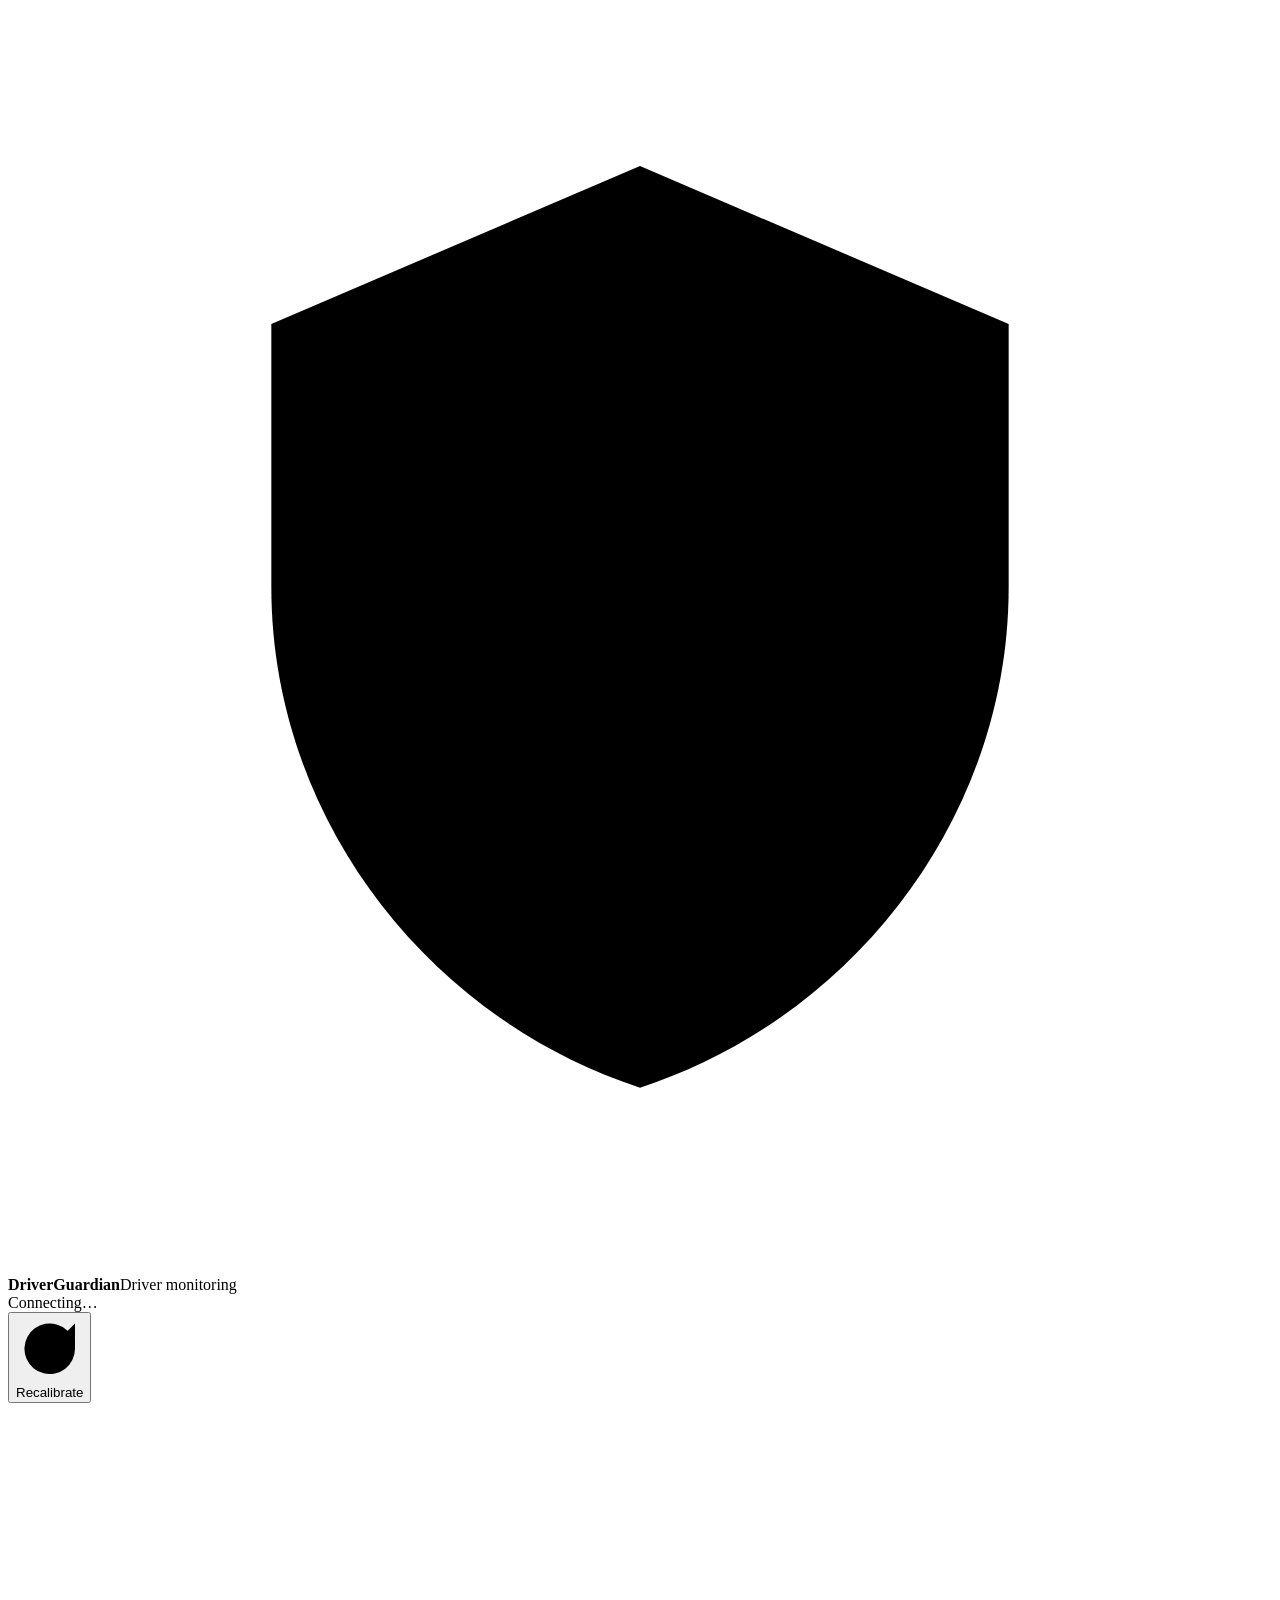
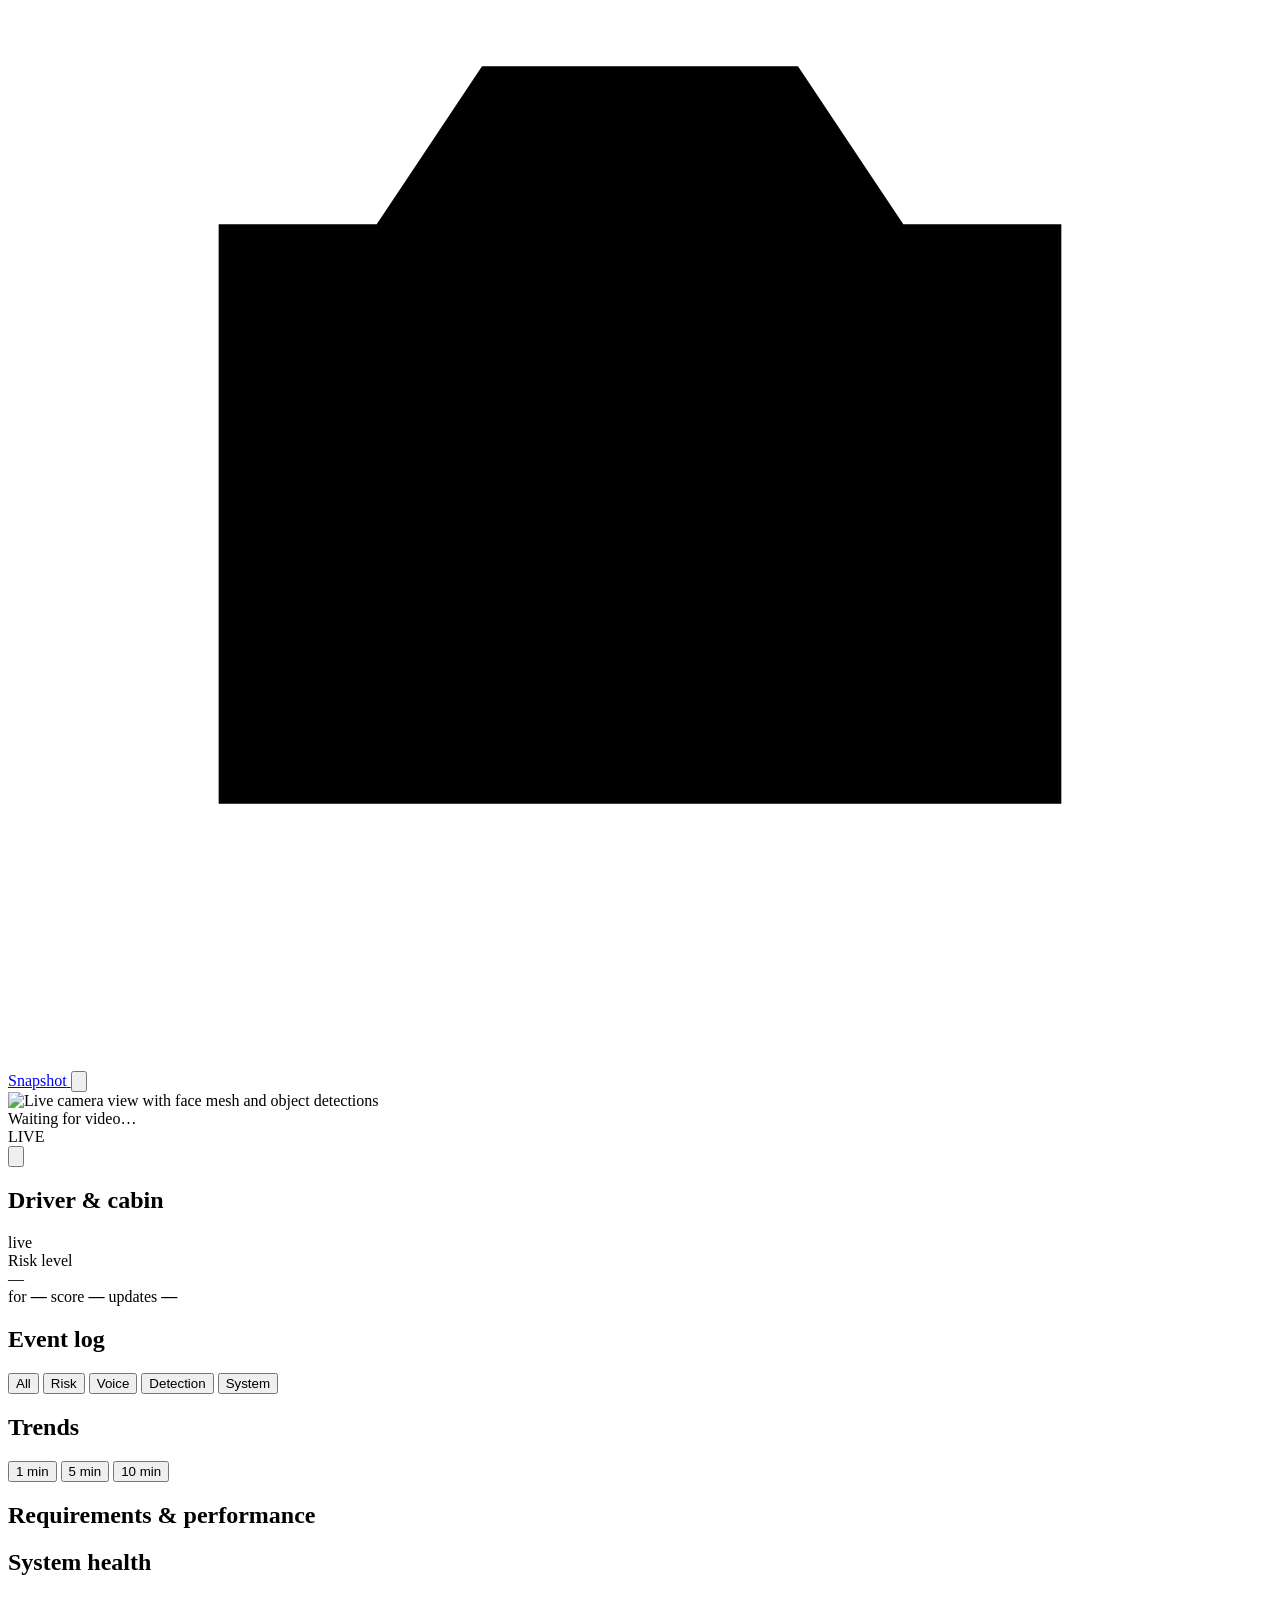
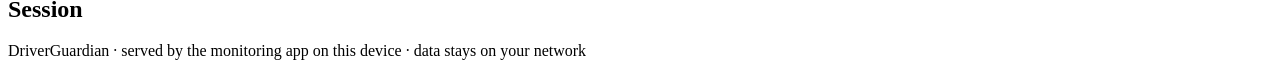
==== app/web/index.html @ 8203705c "Monitoring dashboard served by the app - app/web/ (index.html, style.css, app.js - no external libra" ====
<!doctype html>
<html lang="en">
<head>
  <meta charset="utf-8">
  <meta name="viewport" content="width=device-width, initial-scale=1">
  <title>DriverGuardian Monitor</title>
  <meta name="description" content="Live driver monitoring dashboard">
  <link rel="icon" href="data:image/svg+xml,%3Csvg xmlns='http://www.w3.org/2000/svg' viewBox='0 0 24 24'%3E%3Crect width='24' height='24' rx='6' fill='%230b0b0b'/%3E%3Cpath d='M12 5 6 7.5v4.3c0 3.4 2.5 6 6 7.2 3.5-1.2 6-3.8 6-7.2V7.5z' fill='none' stroke='white' stroke-width='1.8'/%3E%3C/svg%3E">
  <link rel="stylesheet" href="/static/style.css">
</head>
<body>
<header class="topbar">
  <div class="brand">
    <div class="logo" aria-hidden="true">
      <svg viewBox="0 0 24 24" class="i"><path d="M12 3 5 6v5c0 4.4 3 8.2 7 9.5 4-1.3 7-5.1 7-9.5V6z"/><circle cx="12" cy="11" r="2.4"/></svg>
    </div>
    <div><b>DriverGuardian</b><span>Driver monitoring</span></div>
  </div>
  <span class="conn" id="conn" role="status"><span class="dot"></span><span id="conn-text">Connecting…</span></span>
  <span class="meta" id="uptime" title="Session duration"></span>
  <div class="actions">
    <button id="btn-recal" class="primary" title="Recalibrate the driver's baseline (3 s, looking straight ahead)">
      <svg class="i" viewBox="0 0 24 24"><path d="M21 12a9 9 0 1 1-3-6.7L21 8"/><path d="M21 3v5h-5"/></svg><span>Recalibrate</span>
    </button>
    <a class="btn" id="btn-snap" href="/snapshot.jpg" download title="Download the current frame">
      <svg class="i" viewBox="0 0 24 24"><path d="M4 8h3l2-3h6l2 3h3v11H4z"/><circle cx="12" cy="13" r="3.5"/></svg><span>Snapshot</span>
    </a>
    <button id="btn-theme" title="Theme: follows the system" aria-label="Toggle light / dark theme">
      <svg class="i" viewBox="0 0 24 24"><circle cx="12" cy="12" r="8"/><path d="M12 4a8 8 0 0 0 0 16z" fill="currentColor"/></svg>
    </button>
  </div>
</header>

<main class="wrap" id="app">
  <!-- live view + current state -->
  <div class="top">
    <div class="main-col">
      <div class="video" id="video-box">
        <img id="video" alt="Live camera view with face mesh and object detections">
        <div class="waiting" id="video-wait">Waiting for video…</div>
        <div class="badge"><span class="pill"><span class="rec"></span>LIVE</span><span class="pill" id="video-fps"></span></div>
        <div class="tools">
          <button id="btn-full" title="Full screen" aria-label="Full screen">
            <svg class="i" viewBox="0 0 24 24"><path d="M4 9V4h5M20 9V4h-5M4 15v5h5M20 15v5h-5"/></svg>
          </button>
        </div>
        <div class="calib" id="calib" hidden>
          <div class="txt">Calibrating — look straight at the camera, eyes open, mouth closed</div>
          <div class="bar"><i id="calib-bar" style="width:0"></i></div>
        </div>
      </div>
      <div class="card dim-when-stale">
        <div class="card-h"><h2>Driver &amp; cabin</h2><span class="sub">live</span></div>
        <div class="card-b"><div class="chips" id="chips"></div></div>
      </div>
    </div>

    <div class="side">
      <div class="card hero dim-when-stale" id="hero" aria-live="polite">
        <div class="row">
          <div class="icon" id="hero-icon"></div>
          <div>
            <div class="label">Risk level</div>
            <div class="level" id="hero-level">—</div>
          </div>
        </div>
        <div class="case" id="hero-case"></div>
        <div class="msg" id="hero-msg"></div>
        <div class="facts">
          <span>for <b id="hero-for">—</b></span>
          <span>score <b id="hero-score">—</b></span>
          <span>updates <b id="hero-rate">—</b></span>
        </div>
      </div>
      <div class="card events-card">
        <div class="card-h">
          <h2>Event log</h2><span class="sub" id="ev-count"></span>
        </div>
        <div class="filters" id="ev-filters" role="group" aria-label="Filter events">
          <button data-kind="all" aria-pressed="true">All</button>
          <button data-kind="risk" aria-pressed="false">Risk</button>
          <button data-kind="voice" aria-pressed="false">Voice</button>
          <button data-kind="detect" aria-pressed="false">Detection</button>
          <button data-kind="system" aria-pressed="false">System</button>
        </div>
        <div class="events" id="events"></div>
      </div>
    </div>
  </div>

  <!-- trends -->
  <section class="dim-when-stale">
    <div class="toolbar">
      <h2>Trends</h2>
      <div class="seg" role="group" aria-label="Time range" id="range">
        <button data-sec="60" aria-pressed="false">1 min</button>
        <button data-sec="300" aria-pressed="true">5 min</button>
        <button data-sec="600" aria-pressed="false">10 min</button>
      </div>
    </div>
    <div class="charts">
      <div class="card wide" id="c-risk"></div>
      <div class="card" id="c-ear"></div>
      <div class="card" id="c-mar"></div>
      <div class="card" id="c-head"></div>
    </div>
  </section>

  <!-- requirements / system / session -->
  <section class="panels dim-when-stale">
    <div class="card">
      <div class="card-h"><h2>Requirements &amp; performance</h2></div>
      <div class="card-b" id="p-req"></div>
    </div>
    <div class="card">
      <div class="card-h"><h2>System health</h2></div>
      <div class="card-b" id="p-sys"></div>
    </div>
    <div class="card">
      <div class="card-h"><h2>Session</h2><span class="sub" id="session-start"></span></div>
      <div class="card-b" id="p-session"></div>
    </div>
  </section>

  <footer>DriverGuardian · served by the monitoring app on this device · data stays on your network</footer>
</main>

<div class="tip" id="tip" role="tooltip"></div>
<script src="/static/app.js"></script>
</body>
</html>
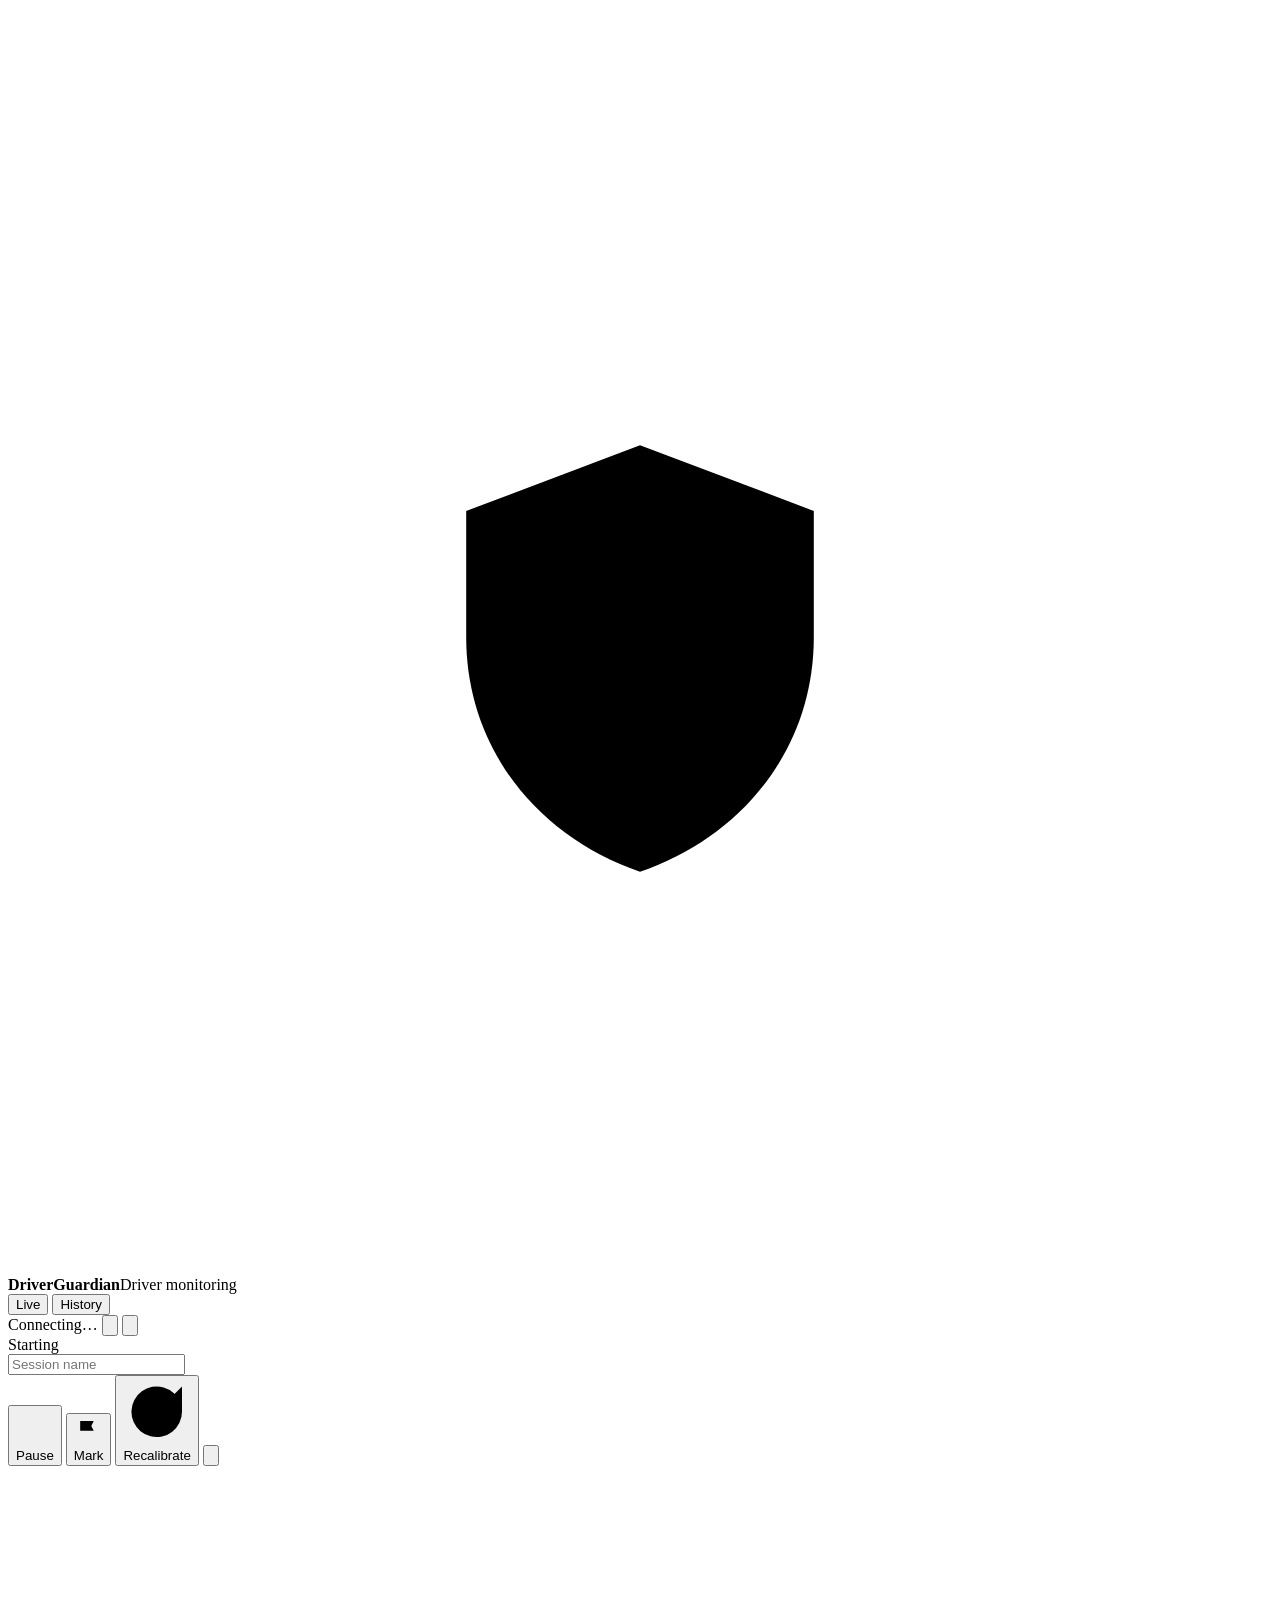
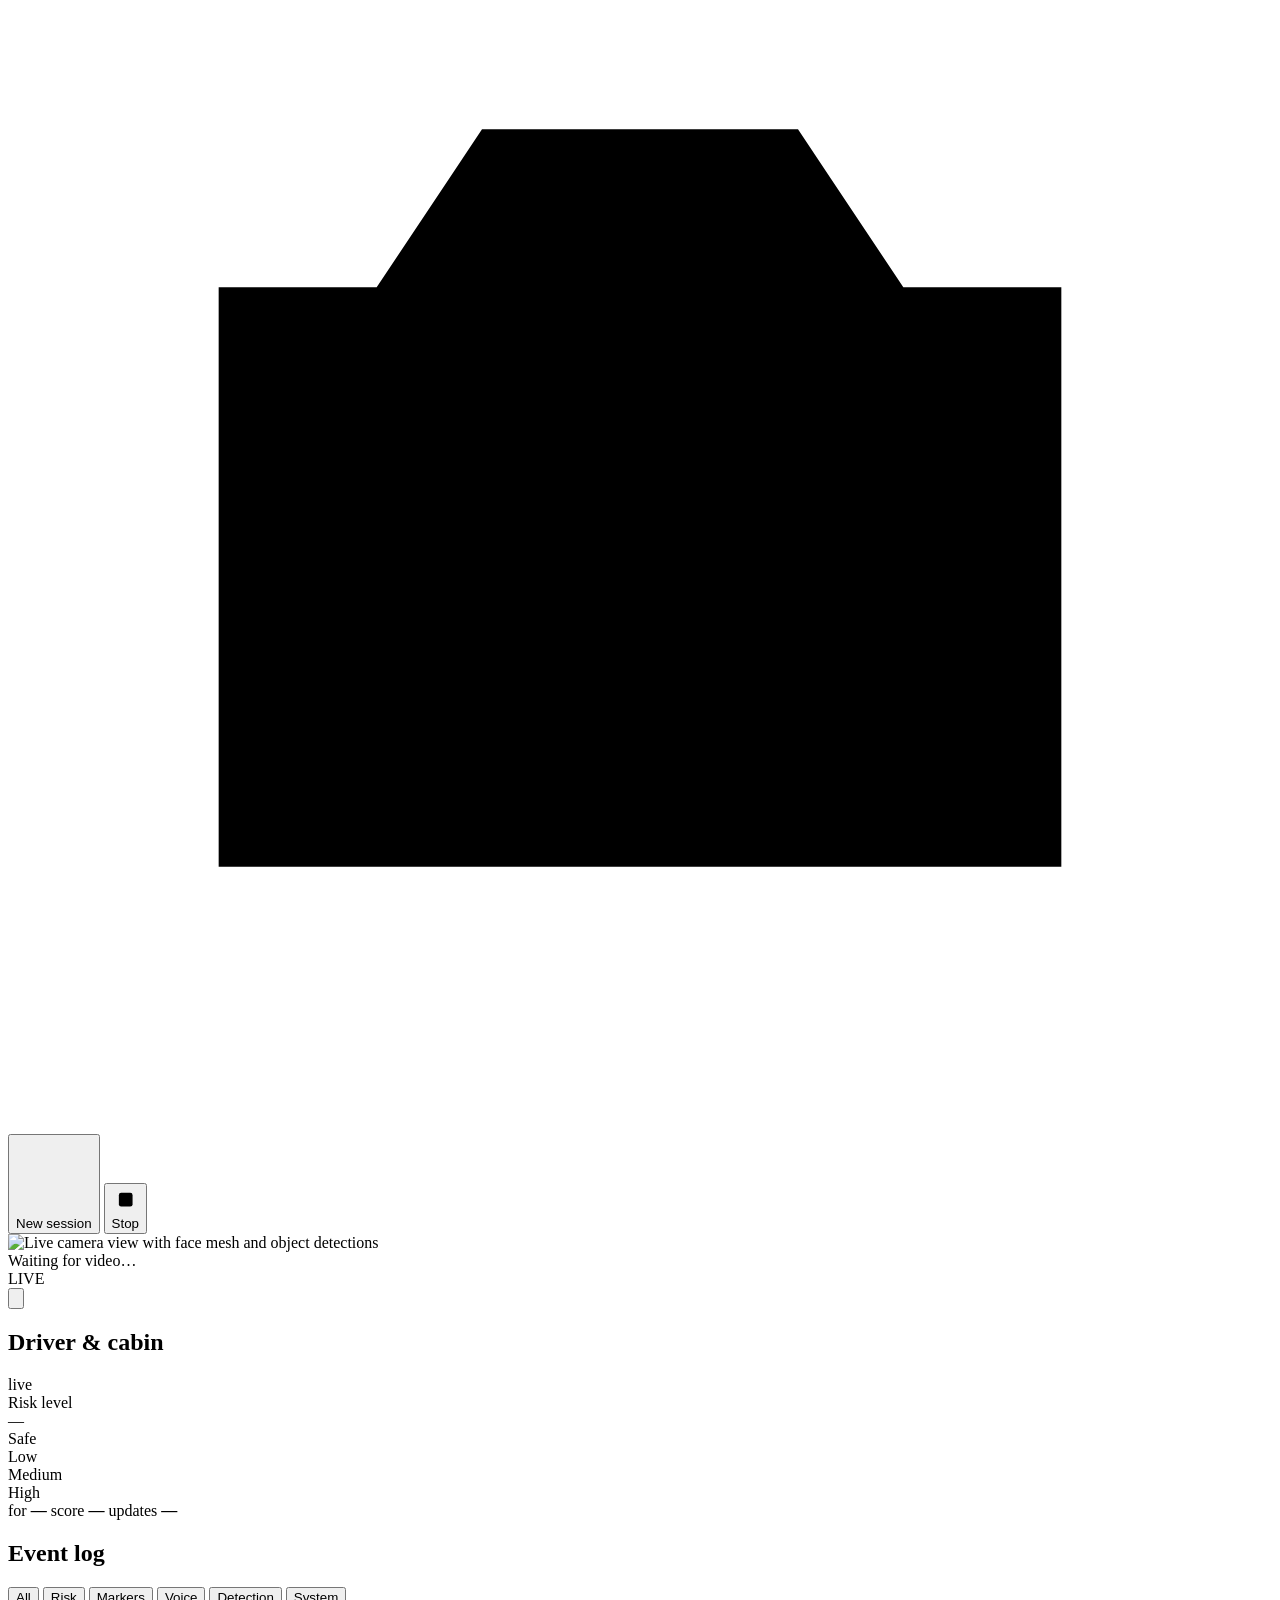
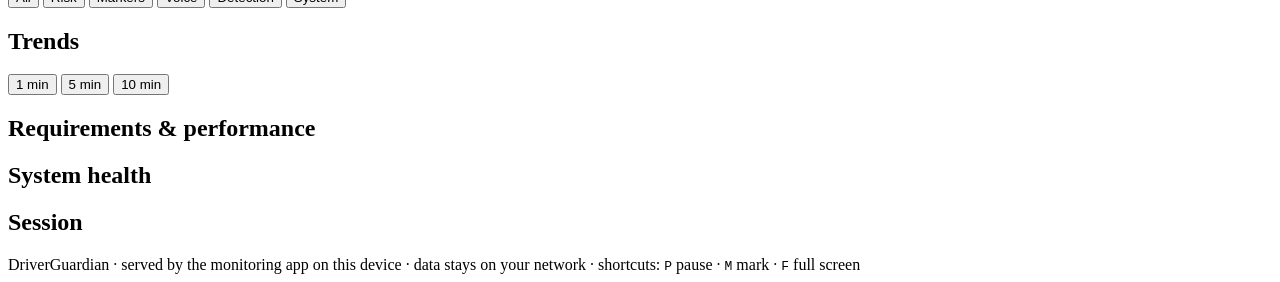
==== commit cecf6bc0: "Dashboard: session controls, history database, brand identity, motion Session controls (Live tab) - " ====
--- a/app/web/index.html
+++ b/app/web/index.html
@@ -4,49 +4,99 @@
   <meta charset="utf-8">
   <meta name="viewport" content="width=device-width, initial-scale=1">
   <title>DriverGuardian Monitor</title>
-  <meta name="description" content="Live driver monitoring dashboard">
-  <link rel="icon" href="data:image/svg+xml,%3Csvg xmlns='http://www.w3.org/2000/svg' viewBox='0 0 24 24'%3E%3Crect width='24' height='24' rx='6' fill='%230b0b0b'/%3E%3Cpath d='M12 5 6 7.5v4.3c0 3.4 2.5 6 6 7.2 3.5-1.2 6-3.8 6-7.2V7.5z' fill='none' stroke='white' stroke-width='1.8'/%3E%3C/svg%3E">
+  <meta name="description" content="Live driver monitoring dashboard and session history">
+  <link rel="icon" type="image/svg+xml" href="/static/favicon.svg">
+  <meta name="theme-color" content="#1d6e87">
   <link rel="stylesheet" href="/static/style.css">
 </head>
 <body>
 <header class="topbar">
   <div class="brand">
-    <div class="logo" aria-hidden="true">
-      <svg viewBox="0 0 24 24" class="i"><path d="M12 3 5 6v5c0 4.4 3 8.2 7 9.5 4-1.3 7-5.1 7-9.5V6z"/><circle cx="12" cy="11" r="2.4"/></svg>
-    </div>
-    <div><b>DriverGuardian</b><span>Driver monitoring</span></div>
-  </div>
-  <span class="conn" id="conn" role="status"><span class="dot"></span><span id="conn-text">Connecting…</span></span>
-  <span class="meta" id="uptime" title="Session duration"></span>
-  <div class="actions">
-    <button id="btn-recal" class="primary" title="Recalibrate the driver's baseline (3 s, looking straight ahead)">
-      <svg class="i" viewBox="0 0 24 24"><path d="M21 12a9 9 0 1 1-3-6.7L21 8"/><path d="M21 3v5h-5"/></svg><span>Recalibrate</span>
+    <svg class="mark" viewBox="0 0 48 48" aria-hidden="true">
+      <g fill="none" stroke="var(--brand-orange)" stroke-width="3.4" stroke-linecap="round" stroke-linejoin="round">
+        <path d="M4 14V9a5 5 0 0 1 5-5h5"/><path d="M34 4h5a5 5 0 0 1 5 5v5"/>
+        <path d="M4 34v5a5 5 0 0 0 5 5h5"/><path d="M44 34v5a5 5 0 0 1-5 5h-5"/>
+      </g>
+      <g fill="none" stroke="var(--brand-teal)" stroke-width="3.6" stroke-linecap="round">
+        <circle cx="24" cy="24.5" r="13"/><path d="M11 25.5h6.6M30.4 25.5H37M24 33v4.5"/>
+      </g>
+      <path d="M24 16.6l6.6 2.5v4.8c0 4.3-2.8 7.6-6.6 8.9-3.8-1.3-6.6-4.6-6.6-8.9v-4.8z" fill="var(--brand-teal)"/>
+      <path d="m20.9 24.6 2.2 2.2 4.1-4.3" fill="none" stroke="var(--page)" stroke-width="2" stroke-linecap="round" stroke-linejoin="round"/>
+    </svg>
+    <div><b class="wordmark">Driver<span>Guardian</span></b><span class="tagline">Driver monitoring</span></div>
+  </div>
+  <nav class="tabs" role="tablist" aria-label="Views">
+    <button role="tab" id="tab-live" aria-selected="true" aria-controls="view-live">Live</button>
+    <button role="tab" id="tab-history" aria-selected="false" aria-controls="view-history">History</button>
+  </nav>
+  <div class="top-right">
+    <span class="conn" id="conn" role="status"><span class="dot"></span><span id="conn-text">Connecting…</span></span>
+    <button class="icon-btn" id="btn-sound" aria-pressed="false" title="Play a sound in this browser when risk turns high">
+      <svg class="i" viewBox="0 0 24 24"><path d="M6 8a6 6 0 0 1 12 0c0 7 3 9 3 9H3s3-2 3-9"/><path d="M10.3 21a1.9 1.9 0 0 0 3.4 0"/></svg>
     </button>
-    <a class="btn" id="btn-snap" href="/snapshot.jpg" download title="Download the current frame">
-      <svg class="i" viewBox="0 0 24 24"><path d="M4 8h3l2-3h6l2 3h3v11H4z"/><circle cx="12" cy="13" r="3.5"/></svg><span>Snapshot</span>
-    </a>
-    <button id="btn-theme" title="Theme: follows the system" aria-label="Toggle light / dark theme">
+    <button class="icon-btn" id="btn-theme" title="Theme: follows the system" aria-label="Toggle light / dark theme">
       <svg class="i" viewBox="0 0 24 24"><circle cx="12" cy="12" r="8"/><path d="M12 4a8 8 0 0 0 0 16z" fill="currentColor"/></svg>
     </button>
   </div>
 </header>
 
-<main class="wrap" id="app">
-  <!-- live view + current state -->
+<main class="wrap loading" id="app">
+
+<!-- ============================================================ LIVE -->
+<section id="view-live" role="tabpanel" aria-labelledby="tab-live">
+
+  <div class="card sessionbar" id="sessionbar">
+    <div class="sb-left">
+      <span class="state-badge" id="state-badge"><span class="dot"></span><span id="state-text">Starting</span></span>
+      <div class="sb-name">
+        <input id="session-name" type="text" maxlength="120" aria-label="Session name" placeholder="Session name" spellcheck="false">
+        <div class="sb-meta" id="session-meta"></div>
+      </div>
+    </div>
+    <div class="sb-actions">
+      <button id="btn-pause" title="Pause or resume monitoring (P)">
+        <svg class="i" viewBox="0 0 24 24"><path d="M9 5v14M15 5v14"/></svg><span>Pause</span>
+      </button>
+      <button id="btn-mark" title="Add a marker to the session (M)">
+        <svg class="i" viewBox="0 0 24 24"><path d="M5 21V4h11l-2 4 2 4H5"/></svg><span>Mark</span>
+      </button>
+      <button id="btn-recal" title="Recalibrate the driver's baseline (3 s, looking straight ahead)">
+        <svg class="i" viewBox="0 0 24 24"><path d="M21 12a9 9 0 1 1-3-6.7L21 8"/><path d="M21 3v5h-5"/></svg><span>Recalibrate</span>
+      </button>
+      <button id="btn-mute" class="icon-btn" aria-pressed="false" aria-label="Mute voice alerts" title="Mute the spoken alerts">
+        <svg class="i" viewBox="0 0 24 24"><path d="M4 9v6h4l5 4V5L8 9z"/><path d="M16.5 8.5a5 5 0 0 1 0 7"/></svg>
+      </button>
+      <a class="btn icon-btn" id="btn-snap" href="/snapshot.jpg" download aria-label="Download a snapshot" title="Download the current frame">
+        <svg class="i" viewBox="0 0 24 24"><path d="M4 8h3l2-3h6l2 3h3v11H4z"/><circle cx="12" cy="13" r="3.5"/></svg>
+      </a>
+      <span class="sep" aria-hidden="true"></span>
+      <button id="btn-new" title="Save this session and start a new one (with calibration)">
+        <svg class="i" viewBox="0 0 24 24"><path d="M12 5v14M5 12h14"/></svg><span>New session</span>
+      </button>
+      <button id="btn-stop" class="danger" title="Save the session and stop the app">
+        <svg class="i" viewBox="0 0 24 24"><rect x="6" y="6" width="12" height="12" rx="2"/></svg><span>Stop</span>
+      </button>
+    </div>
+  </div>
+
   <div class="top">
     <div class="main-col">
       <div class="video" id="video-box">
         <img id="video" alt="Live camera view with face mesh and object detections">
-        <div class="waiting" id="video-wait">Waiting for video…</div>
-        <div class="badge"><span class="pill"><span class="rec"></span>LIVE</span><span class="pill" id="video-fps"></span></div>
+        <div class="waiting" id="video-wait"><span class="spinner" aria-hidden="true"></span>Waiting for video…</div>
+        <div class="scanline" aria-hidden="true"></div>
+        <div class="badge"><span class="pill" id="live-pill"><span class="rec"></span><span id="live-pill-text">LIVE</span></span><span class="pill" id="video-fps"></span></div>
         <div class="tools">
-          <button id="btn-full" title="Full screen" aria-label="Full screen">
+          <button id="btn-full" title="Full screen (F)" aria-label="Full screen">
             <svg class="i" viewBox="0 0 24 24"><path d="M4 9V4h5M20 9V4h-5M4 15v5h5M20 15v5h-5"/></svg>
           </button>
         </div>
         <div class="calib" id="calib" hidden>
           <div class="txt">Calibrating — look straight at the camera, eyes open, mouth closed</div>
           <div class="bar"><i id="calib-bar" style="width:0"></i></div>
+        </div>
+        <div class="paused-cover" id="paused-cover" hidden>
+          <div><b>Monitoring paused</b><span>Alerts are off · the vehicle is held in WAITING</span></div>
         </div>
       </div>
       <div class="card dim-when-stale">
@@ -64,6 +114,10 @@
             <div class="level" id="hero-level">—</div>
           </div>
         </div>
+        <div class="ladder" id="hero-ladder" aria-hidden="true">
+          <div data-r="SAFE"><i></i><span>Safe</span></div><div data-r="LOW"><i></i><span>Low</span></div>
+          <div data-r="MEDIUM"><i></i><span>Medium</span></div><div data-r="HIGH"><i></i><span>High</span></div>
+        </div>
         <div class="case" id="hero-case"></div>
         <div class="msg" id="hero-msg"></div>
         <div class="facts">
@@ -73,12 +127,11 @@
         </div>
       </div>
       <div class="card events-card">
-        <div class="card-h">
-          <h2>Event log</h2><span class="sub" id="ev-count"></span>
-        </div>
+        <div class="card-h"><h2>Event log</h2><span class="sub" id="ev-count"></span></div>
         <div class="filters" id="ev-filters" role="group" aria-label="Filter events">
           <button data-kind="all" aria-pressed="true">All</button>
           <button data-kind="risk" aria-pressed="false">Risk</button>
+          <button data-kind="marker" aria-pressed="false">Markers</button>
           <button data-kind="voice" aria-pressed="false">Voice</button>
           <button data-kind="detect" aria-pressed="false">Detection</button>
           <button data-kind="system" aria-pressed="false">System</button>
@@ -88,7 +141,6 @@
     </div>
   </div>
 
-  <!-- trends -->
   <section class="dim-when-stale">
     <div class="toolbar">
       <h2>Trends</h2>
@@ -106,25 +158,43 @@
     </div>
   </section>
 
-  <!-- requirements / system / session -->
   <section class="panels dim-when-stale">
-    <div class="card">
-      <div class="card-h"><h2>Requirements &amp; performance</h2></div>
-      <div class="card-b" id="p-req"></div>
-    </div>
-    <div class="card">
-      <div class="card-h"><h2>System health</h2></div>
-      <div class="card-b" id="p-sys"></div>
-    </div>
-    <div class="card">
-      <div class="card-h"><h2>Session</h2><span class="sub" id="session-start"></span></div>
-      <div class="card-b" id="p-session"></div>
-    </div>
+    <div class="card"><div class="card-h"><h2>Requirements &amp; performance</h2></div><div class="card-b" id="p-req"></div></div>
+    <div class="card"><div class="card-h"><h2>System health</h2></div><div class="card-b" id="p-sys"></div></div>
+    <div class="card"><div class="card-h"><h2>Session</h2><span class="sub" id="session-start"></span></div><div class="card-b" id="p-session"></div></div>
   </section>
-
-  <footer>DriverGuardian · served by the monitoring app on this device · data stays on your network</footer>
+</section>
+
+<!-- ============================================================ HISTORY -->
+<section id="view-history" role="tabpanel" aria-labelledby="tab-history" hidden>
+  <div class="history">
+    <aside class="card hist-list-card">
+      <div class="card-h"><h2>Saved sessions</h2><span class="sub" id="hist-keep"></span></div>
+      <div class="hist-list" id="hist-list" role="listbox" aria-label="Saved sessions"></div>
+    </aside>
+    <div class="hist-detail" id="hist-detail">
+      <div class="card empty-detail"><div class="empty">Select a session to see its timeline, events and summary.</div></div>
+    </div>
+  </div>
+</section>
+
+<footer>DriverGuardian · served by the monitoring app on this device · data stays on your network ·
+  shortcuts: <kbd>P</kbd> pause · <kbd>M</kbd> mark · <kbd>F</kbd> full screen</footer>
 </main>
 
+<dialog id="dlg" aria-labelledby="dlg-title">
+  <form method="dialog" id="dlg-form">
+    <h3 id="dlg-title"></h3>
+    <p id="dlg-body"></p>
+    <label id="dlg-field" hidden><span id="dlg-label"></span><input id="dlg-input" type="text" maxlength="120"></label>
+    <div class="dlg-actions">
+      <button value="cancel" id="dlg-cancel" formnovalidate>Cancel</button>
+      <button value="ok" id="dlg-ok" class="primary">OK</button>
+    </div>
+  </form>
+</dialog>
+<div class="toasts" id="toasts" aria-live="polite"></div>
+<div class="banner" id="banner" hidden></div>
 <div class="tip" id="tip" role="tooltip"></div>
 <script src="/static/app.js"></script>
 </body>
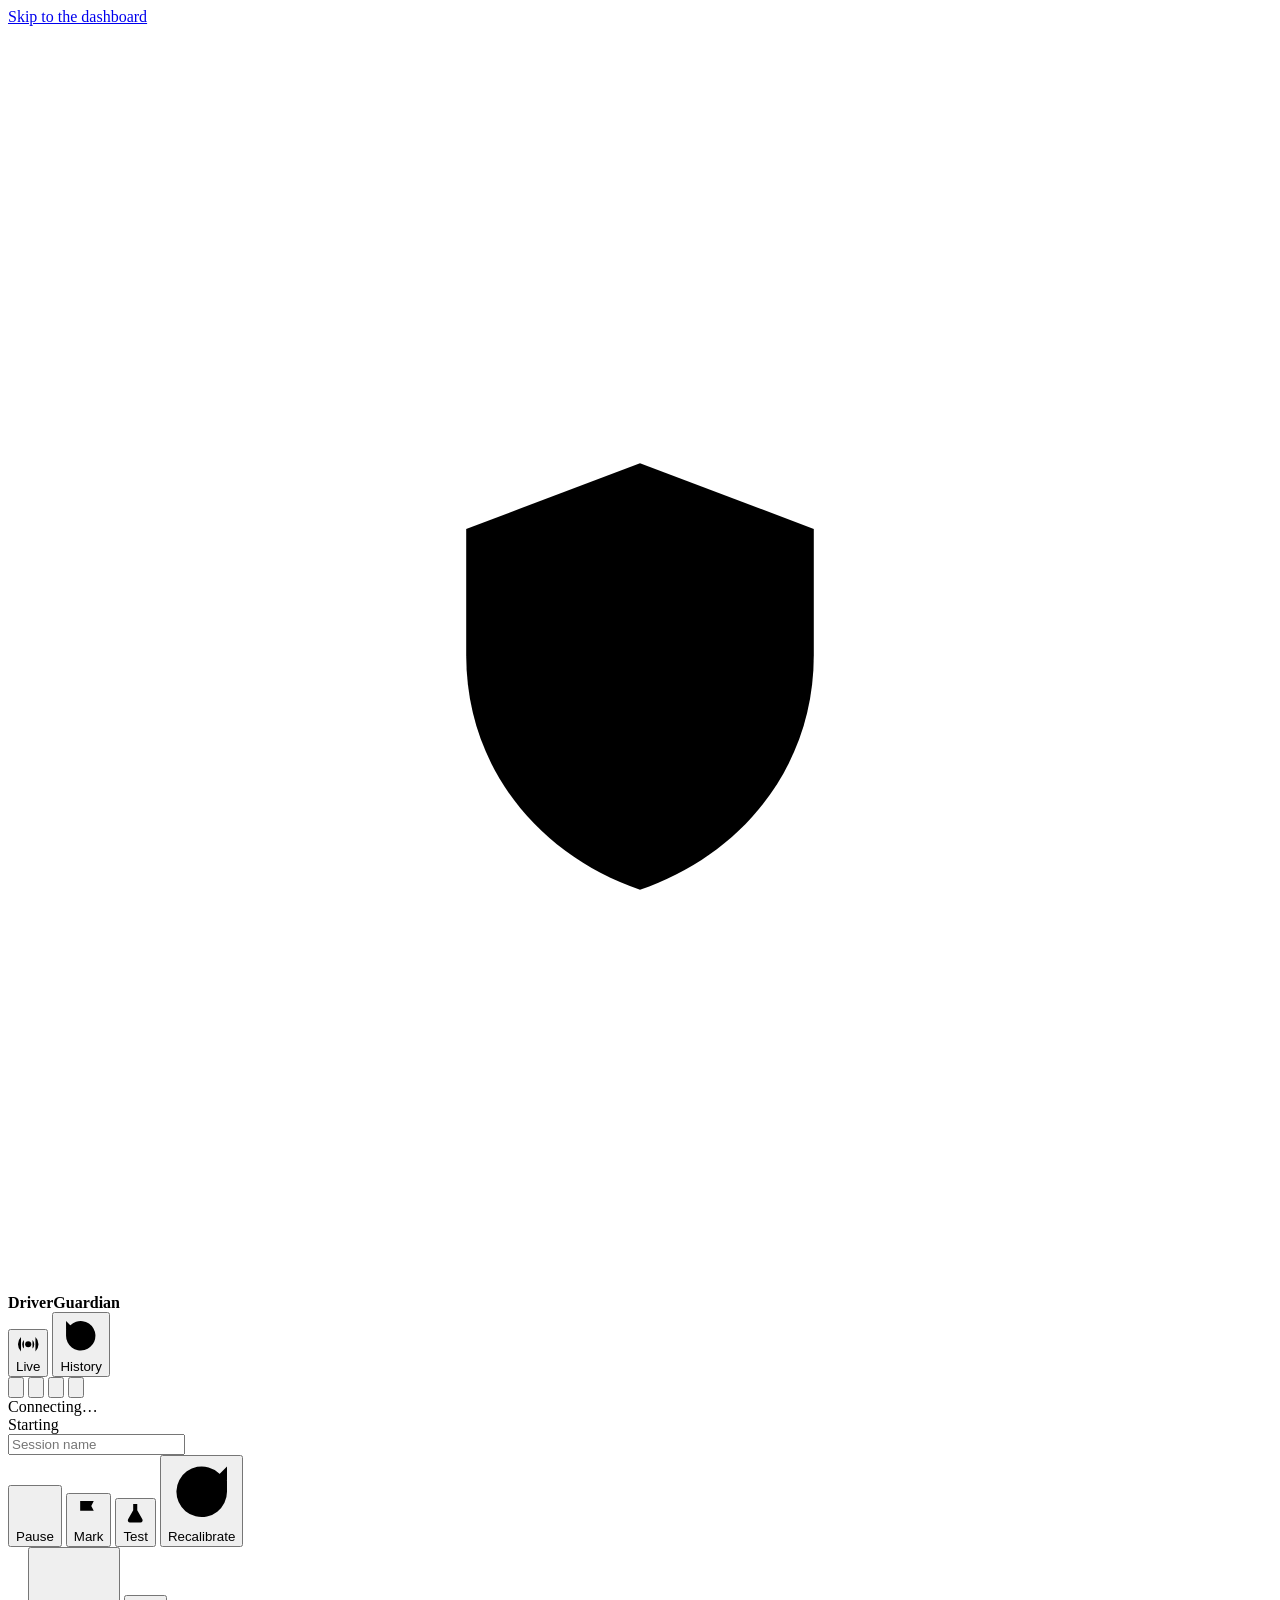
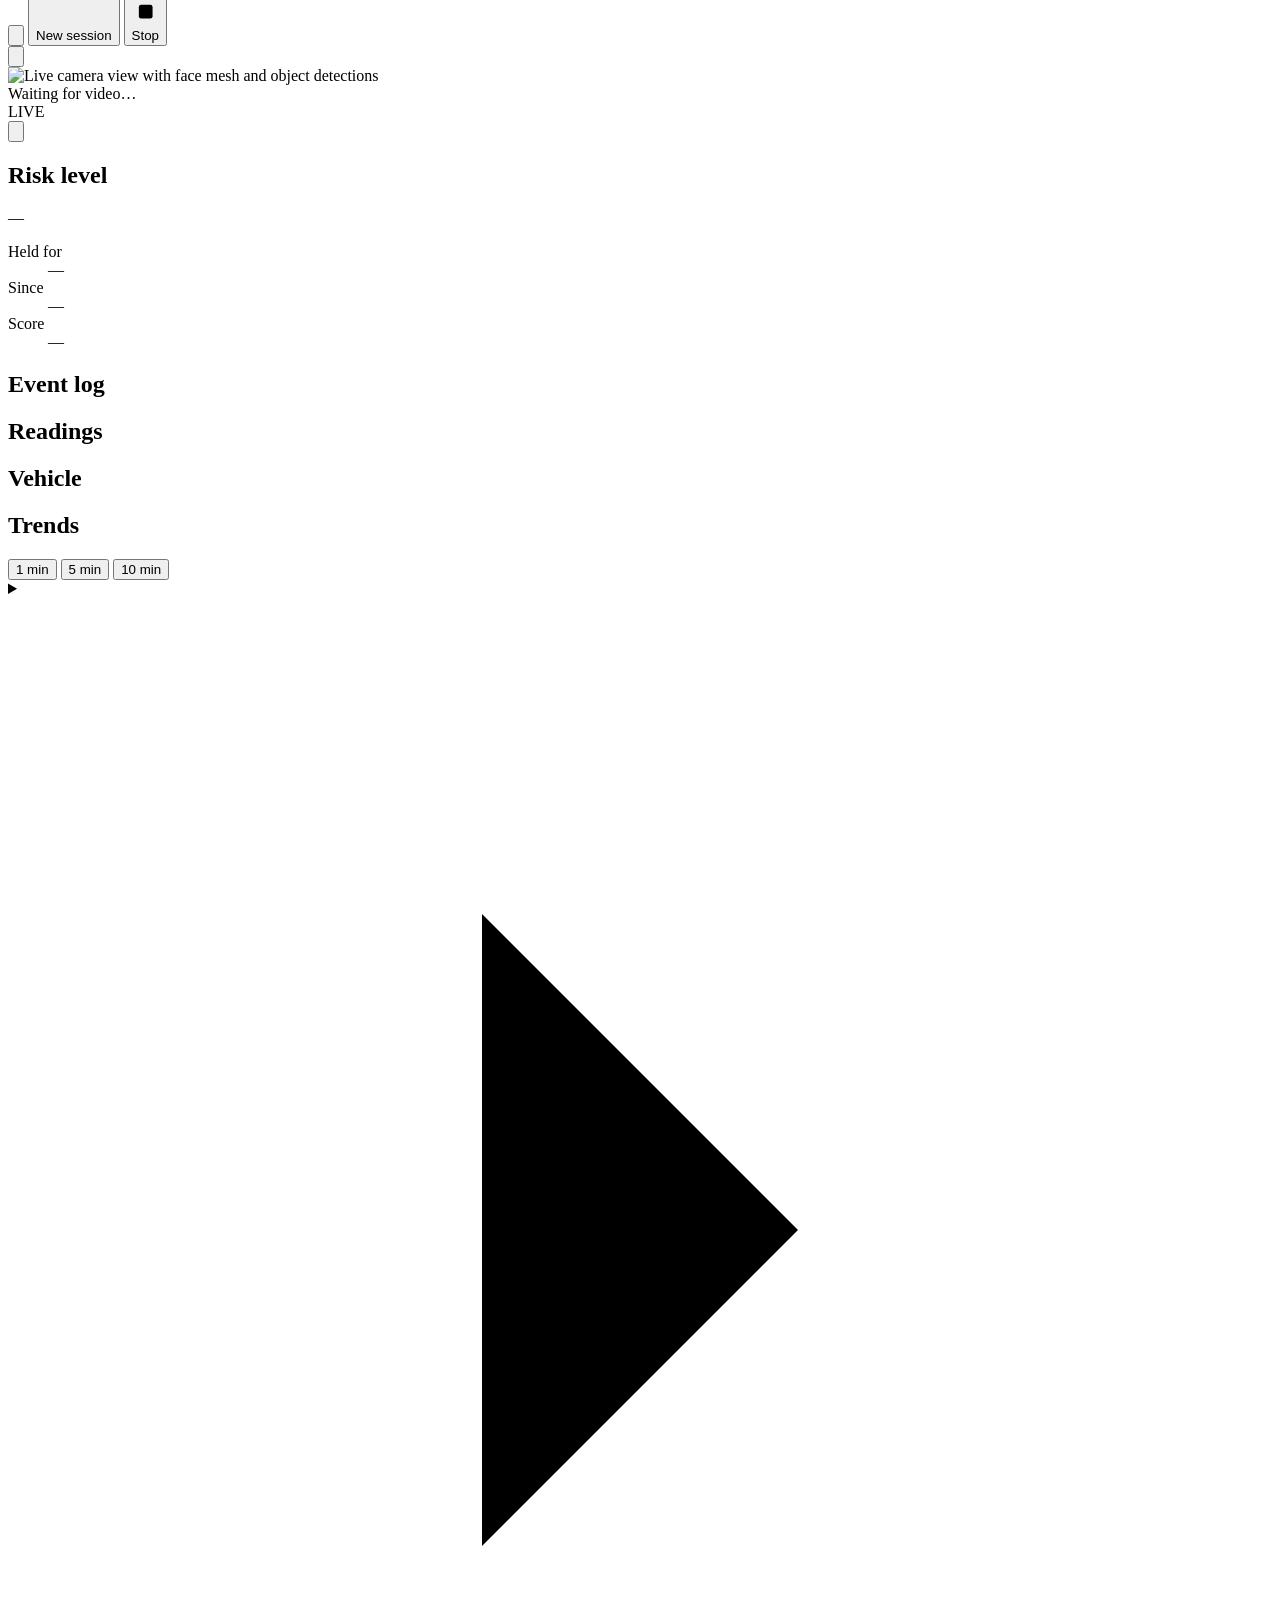
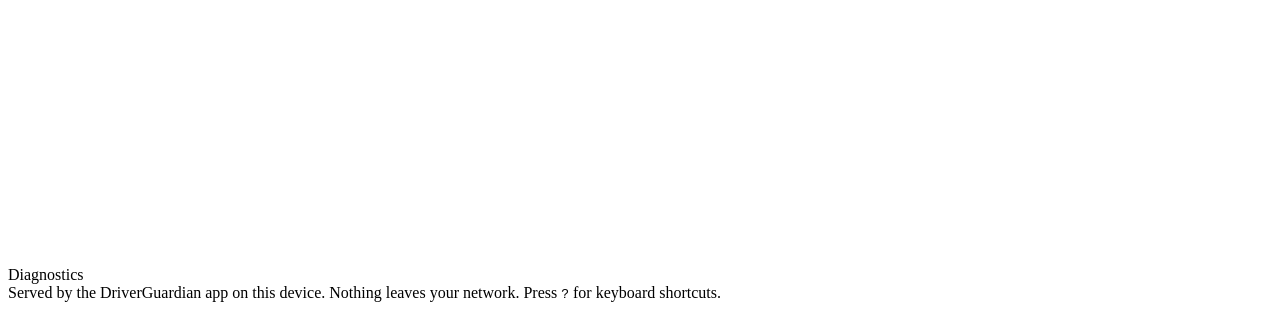
==== commit 1b7b3202: "Dashboard redesign, in-browser tests, new analysis charts, Arduino Uno sensors Dashboard - Night-dri" ====
--- a/app/web/index.html
+++ b/app/web/index.html
@@ -6,12 +6,15 @@
   <title>DriverGuardian Monitor</title>
   <meta name="description" content="Live driver monitoring dashboard and session history">
   <link rel="icon" type="image/svg+xml" href="/static/favicon.svg">
-  <meta name="theme-color" content="#1d6e87">
+  <meta name="theme-color" content="#0b0f14">
+  <link rel="preload" href="/static/manrope.woff2" as="font" type="font/woff2" crossorigin>
   <link rel="stylesheet" href="/static/style.css">
 </head>
 <body>
-<header class="topbar">
-  <div class="brand">
+<a class="skip" href="#app">Skip to the dashboard</a>
+<div class="ambient" aria-hidden="true"></div>
+<aside class="rail">
+  <div class="brand" title="DriverGuardian">
     <svg class="mark" viewBox="0 0 48 48" aria-hidden="true">
       <g fill="none" stroke="var(--brand-orange)" stroke-width="3.4" stroke-linecap="round" stroke-linejoin="round">
         <path d="M4 14V9a5 5 0 0 1 5-5h5"/><path d="M34 4h5a5 5 0 0 1 5 5v5"/>
@@ -21,127 +24,153 @@
         <circle cx="24" cy="24.5" r="13"/><path d="M11 25.5h6.6M30.4 25.5H37M24 33v4.5"/>
       </g>
       <path d="M24 16.6l6.6 2.5v4.8c0 4.3-2.8 7.6-6.6 8.9-3.8-1.3-6.6-4.6-6.6-8.9v-4.8z" fill="var(--brand-teal)"/>
-      <path d="m20.9 24.6 2.2 2.2 4.1-4.3" fill="none" stroke="var(--page)" stroke-width="2" stroke-linecap="round" stroke-linejoin="round"/>
+      <path d="m20.9 24.6 2.2 2.2 4.1-4.3" fill="none" stroke="var(--surface)" stroke-width="2" stroke-linecap="round" stroke-linejoin="round"/>
     </svg>
-    <div><b class="wordmark">Driver<span>Guardian</span></b><span class="tagline">Driver monitoring</span></div>
+    <b class="wordmark">Driver<span>Guardian</span></b>
   </div>
   <nav class="tabs" role="tablist" aria-label="Views">
-    <button role="tab" id="tab-live" aria-selected="true" aria-controls="view-live">Live</button>
-    <button role="tab" id="tab-history" aria-selected="false" aria-controls="view-history">History</button>
+    <button role="tab" id="tab-live" aria-selected="true" aria-controls="view-live">
+      <svg class="i" viewBox="0 0 24 24"><circle cx="12" cy="12" r="3"/><path d="M7.8 16.2a6 6 0 0 1 0-8.4M16.2 7.8a6 6 0 0 1 0 8.4M4.9 19.1a10 10 0 0 1 0-14.2M19.1 4.9a10 10 0 0 1 0 14.2"/></svg><span>Live</span></button>
+    <button role="tab" id="tab-history" aria-selected="false" aria-controls="view-history">
+      <svg class="i" viewBox="0 0 24 24"><path d="M3.5 12a8.5 8.5 0 1 0 2.5-6L3.5 8.5"/><path d="M3.5 3.5v5h5M12 7.5V12l3 2"/></svg><span>History</span></button>
   </nav>
-  <div class="top-right">
-    <span class="conn" id="conn" role="status"><span class="dot"></span><span id="conn-text">Connecting…</span></span>
-    <button class="icon-btn" id="btn-sound" aria-pressed="false" title="Play a sound in this browser when risk turns high">
-      <svg class="i" viewBox="0 0 24 24"><path d="M6 8a6 6 0 0 1 12 0c0 7 3 9 3 9H3s3-2 3-9"/><path d="M10.3 21a1.9 1.9 0 0 0 3.4 0"/></svg>
-    </button>
-    <button class="icon-btn" id="btn-theme" title="Theme: follows the system" aria-label="Toggle light / dark theme">
-      <svg class="i" viewBox="0 0 24 24"><circle cx="12" cy="12" r="8"/><path d="M12 4a8 8 0 0 0 0 16z" fill="currentColor"/></svg>
-    </button>
-  </div>
-</header>
-
-<main class="wrap loading" id="app">
+  <div class="rail-tools icon-group">
+      <button class="icon-btn" id="btn-kiosk" data-tip="Presentation mode (K)" aria-label="Presentation mode">
+        <svg class="i" viewBox="0 0 24 24"><rect x="3" y="4" width="18" height="12" rx="1.5"/><path d="M12 16v4M8 20h8"/></svg>
+      </button>
+      <button class="icon-btn" id="btn-sound" aria-pressed="false" data-tip="Browser sound on high risk" aria-label="Browser sound on high risk">
+        <svg class="i" viewBox="0 0 24 24"><path d="M6 8a6 6 0 0 1 12 0c0 7 3 9 3 9H3s3-2 3-9"/><path d="M10.3 21a1.9 1.9 0 0 0 3.4 0"/></svg>
+      </button>
+      <button class="icon-btn" id="btn-theme" data-tip="Theme: system" aria-label="Change theme">
+        <svg class="i" viewBox="0 0 24 24"><circle cx="12" cy="12" r="8"/><path d="M12 4a8 8 0 0 0 0 16z" fill="currentColor"/></svg>
+      </button>
+      <button class="icon-btn" id="btn-lock" data-tip="Controls locked" aria-label="Controls locked" hidden>
+        <svg class="i" viewBox="0 0 24 24"><rect x="5" y="11" width="14" height="10" rx="2"/><path d="M8 11V8a4 4 0 0 1 8 0v3"/></svg>
+      </button>
+      <button class="icon-btn" id="btn-help" data-tip="Keyboard shortcuts (?)" aria-label="Keyboard shortcuts">
+        <svg class="i" viewBox="0 0 24 24"><circle cx="12" cy="12" r="9"/><path d="M9.6 9.3a2.5 2.5 0 0 1 4.8.9c0 1.7-2.4 2.2-2.4 3.8M12 17.2v.01"/></svg>
+      </button>
+  </div>
+  <span class="conn" id="conn" role="status"><span class="dot"></span><span id="conn-text">Connecting…</span></span>
+</aside>
+<button class="top-risk" id="top-risk" hidden title="Live risk level - go to the live view">
+  <span class="tr-dot"></span><span class="tr-level" id="top-risk-level"></span><span class="tr-case" id="top-risk-case"></span>
+</button>
+
+<main class="wrap loading" id="app" tabindex="-1">
 
 <!-- ============================================================ LIVE -->
 <section id="view-live" role="tabpanel" aria-labelledby="tab-live">
 
-  <div class="card sessionbar" id="sessionbar">
+  <div class="sessionbar" id="sessionbar">
     <div class="sb-left">
       <span class="state-badge" id="state-badge"><span class="dot"></span><span id="state-text">Starting</span></span>
       <div class="sb-name">
-        <input id="session-name" type="text" maxlength="120" aria-label="Session name" placeholder="Session name" spellcheck="false">
+        <input id="session-name" type="text" maxlength="120" aria-label="Session name (click to rename)" placeholder="Session name" spellcheck="false">
         <div class="sb-meta" id="session-meta"></div>
       </div>
     </div>
     <div class="sb-actions">
-      <button id="btn-pause" title="Pause or resume monitoring (P)">
-        <svg class="i" viewBox="0 0 24 24"><path d="M9 5v14M15 5v14"/></svg><span>Pause</span>
-      </button>
-      <button id="btn-mark" title="Add a marker to the session (M)">
-        <svg class="i" viewBox="0 0 24 24"><path d="M5 21V4h11l-2 4 2 4H5"/></svg><span>Mark</span>
-      </button>
-      <button id="btn-recal" title="Recalibrate the driver's baseline (3 s, looking straight ahead)">
-        <svg class="i" viewBox="0 0 24 24"><path d="M21 12a9 9 0 1 1-3-6.7L21 8"/><path d="M21 3v5h-5"/></svg><span>Recalibrate</span>
-      </button>
-      <button id="btn-mute" class="icon-btn" aria-pressed="false" aria-label="Mute voice alerts" title="Mute the spoken alerts">
+      <div class="btn-group" role="group" aria-label="Monitoring">
+        <button id="btn-pause" data-tip="Pause or resume monitoring (P)">
+          <svg class="i" viewBox="0 0 24 24"><path d="M9 5v14M15 5v14"/></svg><span>Pause</span>
+        </button>
+        <button id="btn-mark" data-tip="Mark this moment (M)">
+          <svg class="i" viewBox="0 0 24 24"><path d="M5 21V4h11l-2 4 2 4H5"/></svg><span>Mark</span>
+        </button>
+        <button id="btn-test" data-tip="Run an accuracy or delay test (T)">
+          <svg class="i" viewBox="0 0 24 24"><path d="M9 3h6M10 3v6l-5 9a2 2 0 0 0 1.8 3h10.4a2 2 0 0 0 1.8-3l-5-9V3"/><path d="M7.5 15h9"/></svg><span>Test</span>
+        </button>
+        <button id="btn-recal" data-tip="Recalibrate: 3 s looking straight ahead">
+          <svg class="i" viewBox="0 0 24 24"><path d="M21 12a9 9 0 1 1-3-6.7L21 8"/><path d="M21 3v5h-5"/></svg><span>Recalibrate</span>
+        </button>
+      </div>
+      <button id="btn-mute" class="icon-btn" aria-pressed="false" aria-label="Mute voice alerts" data-tip="Mute the spoken alerts">
         <svg class="i" viewBox="0 0 24 24"><path d="M4 9v6h4l5 4V5L8 9z"/><path d="M16.5 8.5a5 5 0 0 1 0 7"/></svg>
       </button>
-      <a class="btn icon-btn" id="btn-snap" href="/snapshot.jpg" download aria-label="Download a snapshot" title="Download the current frame">
-        <svg class="i" viewBox="0 0 24 24"><path d="M4 8h3l2-3h6l2 3h3v11H4z"/><circle cx="12" cy="13" r="3.5"/></svg>
-      </a>
-      <span class="sep" aria-hidden="true"></span>
-      <button id="btn-new" title="Save this session and start a new one (with calibration)">
+      <button id="btn-new" class="primary" data-tip="Save this session and start a new one">
         <svg class="i" viewBox="0 0 24 24"><path d="M12 5v14M5 12h14"/></svg><span>New session</span>
       </button>
-      <button id="btn-stop" class="danger" title="Save the session and stop the app">
+      <button id="btn-stop" class="danger" data-tip="Save the session and stop the app">
         <svg class="i" viewBox="0 0 24 24"><rect x="6" y="6" width="12" height="12" rx="2"/></svg><span>Stop</span>
       </button>
-    </div>
-  </div>
-
-  <div class="top">
-    <div class="main-col">
-      <div class="video" id="video-box">
-        <img id="video" alt="Live camera view with face mesh and object detections">
-        <div class="waiting" id="video-wait"><span class="spinner" aria-hidden="true"></span>Waiting for video…</div>
-        <div class="scanline" aria-hidden="true"></div>
-        <div class="badge"><span class="pill" id="live-pill"><span class="rec"></span><span id="live-pill-text">LIVE</span></span><span class="pill" id="video-fps"></span></div>
-        <div class="tools">
-          <button id="btn-full" title="Full screen (F)" aria-label="Full screen">
-            <svg class="i" viewBox="0 0 24 24"><path d="M4 9V4h5M20 9V4h-5M4 15v5h5M20 15v5h-5"/></svg>
-          </button>
+      <div class="menu-wrap">
+        <button id="btn-more" class="icon-btn" aria-haspopup="menu" aria-expanded="false" aria-controls="more-menu" aria-label="More actions" data-tip="More">
+          <svg class="i" viewBox="0 0 24 24"><circle cx="5" cy="12" r="1.3"/><circle cx="12" cy="12" r="1.3"/><circle cx="19" cy="12" r="1.3"/></svg>
+        </button>
+        <div class="menu" id="more-menu" role="menu" hidden>
+          <a role="menuitem" class="mi" id="btn-snap" href="/snapshot.jpg" download>
+            <svg class="i" viewBox="0 0 24 24"><path d="M4 8h3l2-3h6l2 3h3v11H4z"/><circle cx="12" cy="13" r="3.5"/></svg>Download a snapshot</a>
+          <button role="menuitem" class="mi" id="mi-kiosk">
+            <svg class="i" viewBox="0 0 24 24"><rect x="3" y="4" width="18" height="12" rx="1.5"/><path d="M12 16v4M8 20h8"/></svg>Presentation mode<kbd>K</kbd></button>
+          <button role="menuitem" class="mi" id="mi-help">
+            <svg class="i" viewBox="0 0 24 24"><rect x="2.5" y="6" width="19" height="12" rx="2"/><path d="M6 10h.01M10 10h.01M14 10h.01M18 10h.01M7 14h10"/></svg>Keyboard shortcuts<kbd>?</kbd></button>
         </div>
-        <div class="calib" id="calib" hidden>
-          <div class="txt">Calibrating — look straight at the camera, eyes open, mouth closed</div>
-          <div class="bar"><i id="calib-bar" style="width:0"></i></div>
-        </div>
-        <div class="paused-cover" id="paused-cover" hidden>
-          <div><b>Monitoring paused</b><span>Alerts are off · the vehicle is held in WAITING</span></div>
-        </div>
-      </div>
-      <div class="card dim-when-stale">
-        <div class="card-h"><h2>Driver &amp; cabin</h2><span class="sub">live</span></div>
-        <div class="card-b"><div class="chips" id="chips"></div></div>
-      </div>
-    </div>
-
-    <div class="side">
-      <div class="card hero dim-when-stale" id="hero" aria-live="polite">
-        <div class="row">
-          <div class="icon" id="hero-icon"></div>
-          <div>
-            <div class="label">Risk level</div>
-            <div class="level" id="hero-level">—</div>
-          </div>
-        </div>
-        <div class="ladder" id="hero-ladder" aria-hidden="true">
-          <div data-r="SAFE"><i></i><span>Safe</span></div><div data-r="LOW"><i></i><span>Low</span></div>
-          <div data-r="MEDIUM"><i></i><span>Medium</span></div><div data-r="HIGH"><i></i><span>High</span></div>
-        </div>
-        <div class="case" id="hero-case"></div>
-        <div class="msg" id="hero-msg"></div>
-        <div class="facts">
-          <span>for <b id="hero-for">—</b></span>
-          <span>score <b id="hero-score">—</b></span>
-          <span>updates <b id="hero-rate">—</b></span>
-        </div>
-      </div>
-      <div class="card events-card">
-        <div class="card-h"><h2>Event log</h2><span class="sub" id="ev-count"></span></div>
-        <div class="filters" id="ev-filters" role="group" aria-label="Filter events">
-          <button data-kind="all" aria-pressed="true">All</button>
-          <button data-kind="risk" aria-pressed="false">Risk</button>
-          <button data-kind="marker" aria-pressed="false">Markers</button>
-          <button data-kind="voice" aria-pressed="false">Voice</button>
-          <button data-kind="detect" aria-pressed="false">Detection</button>
-          <button data-kind="system" aria-pressed="false">System</button>
-        </div>
-        <div class="events" id="events"></div>
-      </div>
-    </div>
-  </div>
-
-  <section class="dim-when-stale">
+      </div>
+    </div>
+  </div>
+
+  <div class="live-grid">
+    <div class="video" id="video-box">
+      <img id="video" alt="Live camera view with face mesh and object detections">
+      <div class="waiting" id="video-wait"><span class="spinner" aria-hidden="true"></span>Waiting for video…</div>
+      <div class="scanline" aria-hidden="true"></div>
+      <div class="badge"><span class="pill" id="live-pill"><span class="rec"></span><span id="live-pill-text">LIVE</span></span><span class="pill" id="video-fps"></span></div>
+      <div class="tools">
+        <button id="btn-full" data-tip="Full screen (F)" aria-label="Full screen">
+          <svg class="i" viewBox="0 0 24 24"><path d="M4 9V4h5M20 9V4h-5M4 15v5h5M20 15v5h-5"/></svg>
+        </button>
+      </div>
+      <div class="calib" id="calib" hidden>
+        <div class="txt">Calibrating — look straight at the camera, eyes open, mouth closed</div>
+        <div class="bar"><i id="calib-bar" style="width:0"></i></div>
+      </div>
+      <div class="test-ov" id="test-ov" hidden aria-live="assertive">
+        <div class="to-top"><span class="to-title" id="to-title"></span><span class="to-step" id="to-step"></span>
+          <button class="to-stop" id="to-stop">Stop test</button></div>
+        <div class="to-main"><div class="to-instr" id="to-instr"></div><div class="to-count" id="to-count"></div></div>
+        <div class="to-bottom"><span class="to-sees" id="to-sees"></span><div class="bar"><i id="to-bar" style="width:0"></i></div></div>
+      </div>
+      <div class="paused-cover" id="paused-cover" hidden>
+        <div><b>Monitoring paused</b><span>Alerts are off and the vehicle is held stopped</span></div>
+      </div>
+    </div>
+
+    <section class="risk dim-when-stale" id="hero" aria-live="polite" aria-label="Risk level">
+      <div class="risk-h"><h2>Risk level</h2><span class="risk-dot"></span></div>
+      <div class="gauge" id="gauge" aria-hidden="true"></div>
+      <div class="level" id="hero-level">—</div>
+      <div class="case" id="hero-case"></div>
+      <p class="msg" id="hero-msg"></p>
+      <dl class="facts">
+        <div><dt>Held for</dt><dd id="hero-for">—</dd></div>
+        <div><dt>Since</dt><dd id="hero-since">—</dd></div>
+        <div><dt>Score</dt><dd id="hero-score">—</dd></div>
+      </dl>
+    </section>
+
+    <ul class="telltales dim-when-stale" id="telltales" aria-label="Warning lamps"></ul>
+
+    <ol class="chain dim-when-stale" id="chain" aria-label="Signal chain, from the camera to the vehicle"></ol>
+
+    <div class="card events-card" id="events-card">
+      <div class="card-h"><h2>Event log</h2><span class="sub" id="ev-count"></span></div>
+      <div class="filters" id="ev-filters"></div>
+      <div class="events" id="events"></div>
+    </div>
+
+    <div class="card readings-card dim-when-stale">
+      <div class="card-h"><h2>Readings</h2><span class="sub" id="chips-sub"></span></div>
+      <div class="card-b"><dl class="readings" id="chips"></dl></div>
+    </div>
+
+    <div class="card dim-when-stale vehicle-card">
+      <div class="card-h"><h2>Vehicle</h2><span class="sub" id="veh-sub"></span></div>
+      <div class="card-b" id="p-vehicle"></div>
+    </div>
+  </div>
+
+  <section class="dim-when-stale trends">
     <div class="toolbar">
       <h2>Trends</h2>
       <div class="seg" role="group" aria-label="Time range" id="range">
@@ -152,24 +181,38 @@
     </div>
     <div class="charts">
       <div class="card wide" id="c-risk"></div>
+      <div class="card wide" id="c-lanes"></div>
       <div class="card" id="c-ear"></div>
       <div class="card" id="c-mar"></div>
       <div class="card" id="c-head"></div>
+      <div class="card" id="c-perclos"></div>
+      <div class="card" id="c-blinks"></div>
+      <div class="card" id="c-fatigue"></div>
+      <div class="card wide" id="c-air"></div>
     </div>
   </section>
 
-  <section class="panels dim-when-stale">
-    <div class="card"><div class="card-h"><h2>Requirements &amp; performance</h2></div><div class="card-b" id="p-req"></div></div>
-    <div class="card"><div class="card-h"><h2>System health</h2></div><div class="card-b" id="p-sys"></div></div>
-    <div class="card"><div class="card-h"><h2>Session</h2><span class="sub" id="session-start"></span></div><div class="card-b" id="p-session"></div></div>
-  </section>
+  <details class="drawer dim-when-stale" id="diag">
+    <summary><span class="dr-title"><svg class="i chev" viewBox="0 0 24 24"><path d="m9 6 6 6-6 6"/></svg>Diagnostics</span>
+      <span class="dr-sum" id="diag-sum"></span></summary>
+    <section class="panels">
+      <div class="card"><div class="card-h"><h2>Requirements &amp; performance</h2></div><div class="card-b" id="p-req"></div></div>
+      <div class="card"><div class="card-h"><h2>System health</h2></div><div class="card-b" id="p-sys"></div></div>
+      <div class="card"><div class="card-h"><h2>Session</h2><span class="sub" id="session-start"></span></div><div class="card-b" id="p-session"></div></div>
+    </section>
+  </details>
 </section>
 
 <!-- ============================================================ HISTORY -->
 <section id="view-history" role="tabpanel" aria-labelledby="tab-history" hidden>
+  <h1 class="page-title">Session history</h1>
   <div class="history">
     <aside class="card hist-list-card">
       <div class="card-h"><h2>Saved sessions</h2><span class="sub" id="hist-keep"></span></div>
+      <div class="hist-search">
+        <svg class="i" viewBox="0 0 24 24" aria-hidden="true"><circle cx="11" cy="11" r="6.5"/><path d="m16 16 4.5 4.5"/></svg>
+        <input id="hist-q" type="search" placeholder="Search sessions" aria-label="Search sessions by name or notes">
+      </div>
       <div class="hist-list" id="hist-list" role="listbox" aria-label="Saved sessions"></div>
     </aside>
     <div class="hist-detail" id="hist-detail">
@@ -178,23 +221,94 @@
   </div>
 </section>
 
-<footer>DriverGuardian · served by the monitoring app on this device · data stays on your network ·
-  shortcuts: <kbd>P</kbd> pause · <kbd>M</kbd> mark · <kbd>F</kbd> full screen</footer>
+<!-- ============================================================ REPORT / COMPARE (filled by app.js) -->
+<section id="view-report" class="doc-view" hidden></section>
+<section id="view-compare" class="doc-view" hidden></section>
+
+<footer>Served by the DriverGuardian app on this device. Nothing leaves your network. Press <kbd>?</kbd> for keyboard shortcuts.</footer>
 </main>
+
+<!-- ============================================================ PRESENTATION -->
+<div class="kiosk" id="kiosk" hidden>
+  <div class="k-video" id="k-video"></div>
+  <div class="k-side" id="k-side">
+    <div class="k-brand"><b class="wordmark">Driver<span>Guardian</span></b>
+      <button class="icon-btn" id="k-exit" title="Leave presentation mode (Esc)" aria-label="Leave presentation mode">
+        <svg class="i" viewBox="0 0 24 24"><path d="M6 6l12 12M18 6 6 18"/></svg></button></div>
+    <div class="gauge k-gauge" id="k-gauge" aria-hidden="true"></div>
+    <div class="k-level" id="k-level">—</div>
+    <div class="k-case" id="k-case"></div>
+    <div class="k-msg" id="k-msg"></div>
+    <div class="k-facts" id="k-facts"></div>
+  </div>
+</div>
 
 <dialog id="dlg" aria-labelledby="dlg-title">
   <form method="dialog" id="dlg-form">
     <h3 id="dlg-title"></h3>
     <p id="dlg-body"></p>
     <label id="dlg-field" hidden><span id="dlg-label"></span><input id="dlg-input" type="text" maxlength="120"></label>
+    <label id="dlg-sfield" hidden><span id="dlg-slabel"></span><select id="dlg-select"></select></label>
     <div class="dlg-actions">
       <button value="cancel" id="dlg-cancel" formnovalidate>Cancel</button>
       <button value="ok" id="dlg-ok" class="primary">OK</button>
     </div>
   </form>
 </dialog>
+<dialog id="test-dlg" aria-labelledby="td-title">
+  <form method="dialog" id="td-form">
+    <h3 id="td-title">Run a test</h3>
+    <div class="seg td-kind" role="radiogroup" aria-label="Test">
+      <label><input type="radio" name="test" value="face" checked><span>Eye &amp; yawn accuracy</span></label>
+      <label><input type="radio" name="test" value="delay"><span>Detection delay</span></label>
+    </div>
+    <div class="td-pane" data-for="face">
+      <p>A guided script — eyes open, eyes closed, talking, yawning — spoken and shown on the video. What the app sees is compared with what the tester was told to do. Starts with a 3-second calibration. Requirement: ≥ 90 %.</p>
+      <div class="td-grid">
+        <label><span>Rounds (≈ 31 s each)</span><select name="rounds"><option>1</option><option selected>2</option><option>3</option><option>4</option><option>5</option></select></label>
+        <label><span>Condition</span><input name="condition" list="td-conds" value="normal" maxlength="40"></label>
+      </div>
+      <datalist id="td-conds"><option value="normal"><option value="dim"><option value="dark"><option value="glasses"><option value="backlit"></datalist>
+    </div>
+    <div class="td-pane" data-for="delay" hidden>
+      <p>Each trial: hide the object, then show it at the tone and hold it. The recorded frames are checked afterwards to find when it really appeared, so reaction time doesn't count. Requirement: ≤ 1 s.</p>
+      <div class="td-grid">
+        <label><span>Object</span><select name="object"><option value="phone">Phone</option><option value="consumption">Cup / bottle at the mouth</option><option value="cigarette">Cigarette</option></select></label>
+        <label><span>Trials (≈ 10 s each)</span><select name="trials"><option>3</option><option selected>5</option><option>8</option><option>10</option></select></label>
+      </div>
+    </div>
+    <p class="td-note">While the test runs there are no alerts and the vehicle stays stopped. Results are saved in this session.</p>
+    <div class="dlg-actions">
+      <button value="cancel" formnovalidate>Cancel</button>
+      <button value="ok" class="primary">Start test</button>
+    </div>
+  </form>
+</dialog>
+<dialog id="res-dlg" aria-labelledby="rd-title">
+  <form method="dialog">
+    <h3 id="rd-title"></h3>
+    <div id="rd-body"></div>
+    <div class="dlg-actions"><button value="ok" class="primary">Close</button></div>
+  </form>
+</dialog>
+<dialog id="help-dlg" aria-labelledby="hd-title">
+  <form method="dialog">
+    <h3 id="hd-title">Keyboard shortcuts</h3>
+    <dl class="keys">
+      <dt><kbd>P</kbd></dt><dd>Pause or resume monitoring</dd>
+      <dt><kbd>M</kbd></dt><dd>Mark this moment</dd>
+      <dt><kbd>T</kbd></dt><dd>Run a test (or stop the running one)</dd>
+      <dt><kbd>F</kbd></dt><dd>Full-screen video</dd>
+      <dt><kbd>K</kbd></dt><dd>Presentation mode</dd>
+      <dt><kbd>L</kbd> / <kbd>H</kbd></dt><dd>Live / History</dd>
+      <dt><kbd>←</kbd> <kbd>→</kbd></dt><dd>Read a focused chart point by point</dd>
+      <dt><kbd>?</kbd></dt><dd>This list</dd>
+    </dl>
+    <div class="dlg-actions"><button value="ok" class="primary">Close</button></div>
+  </form>
+</dialog>
 <div class="toasts" id="toasts" aria-live="polite"></div>
-<div class="banner" id="banner" hidden></div>
+<div class="banner" id="banner" role="alert" hidden></div>
 <div class="tip" id="tip" role="tooltip"></div>
 <script src="/static/app.js"></script>
 </body>
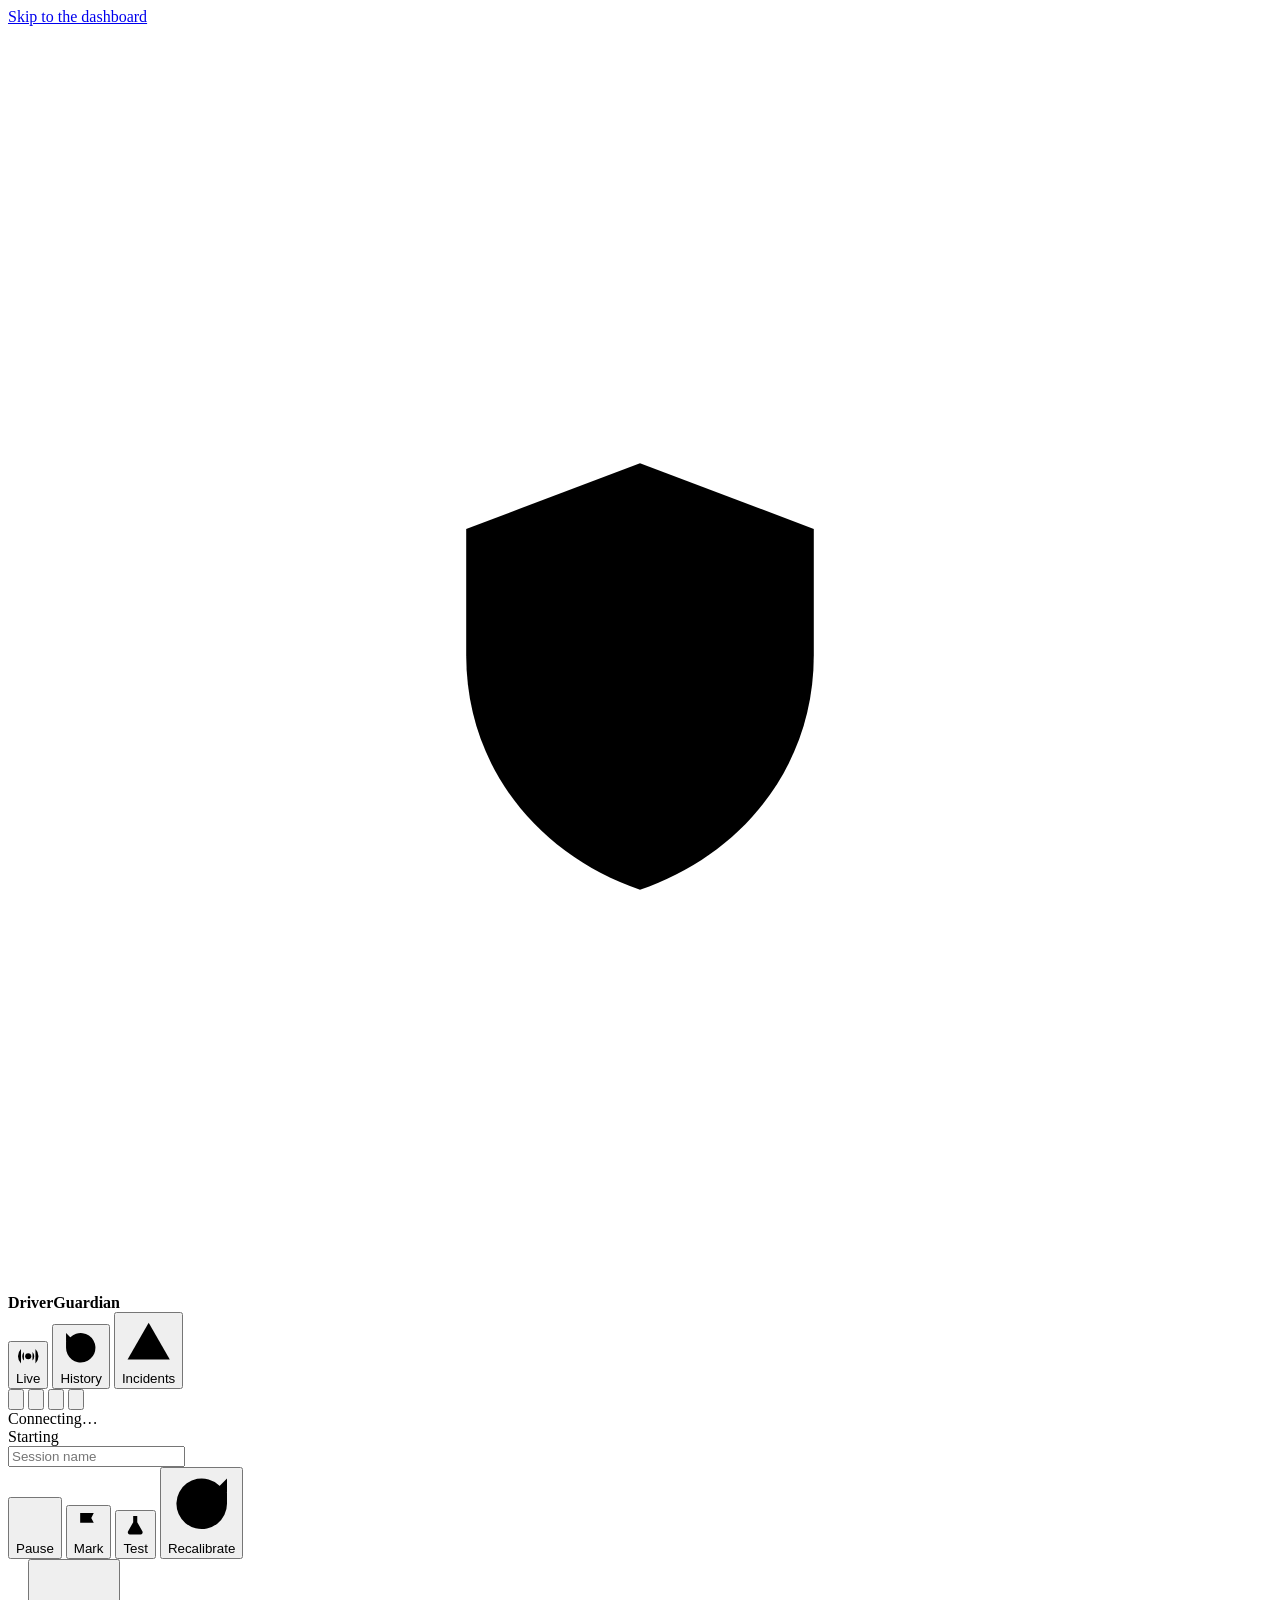
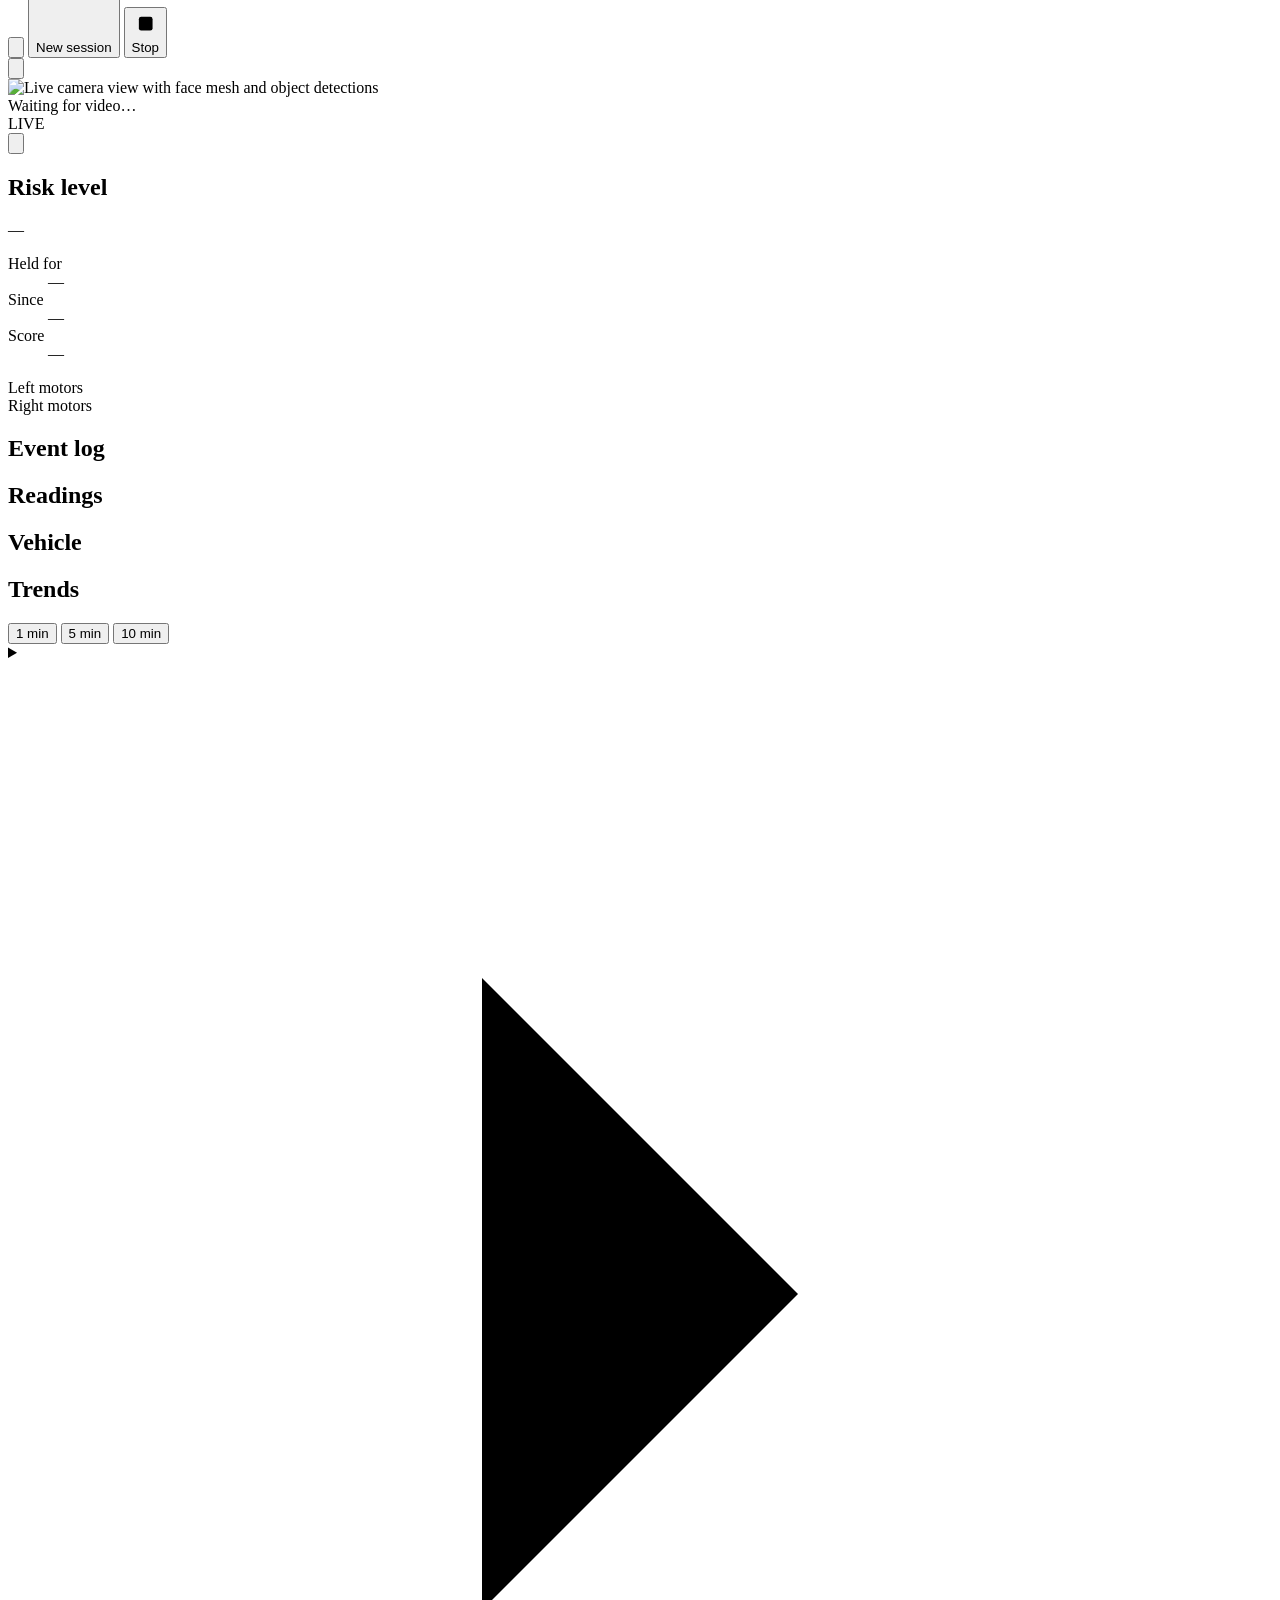
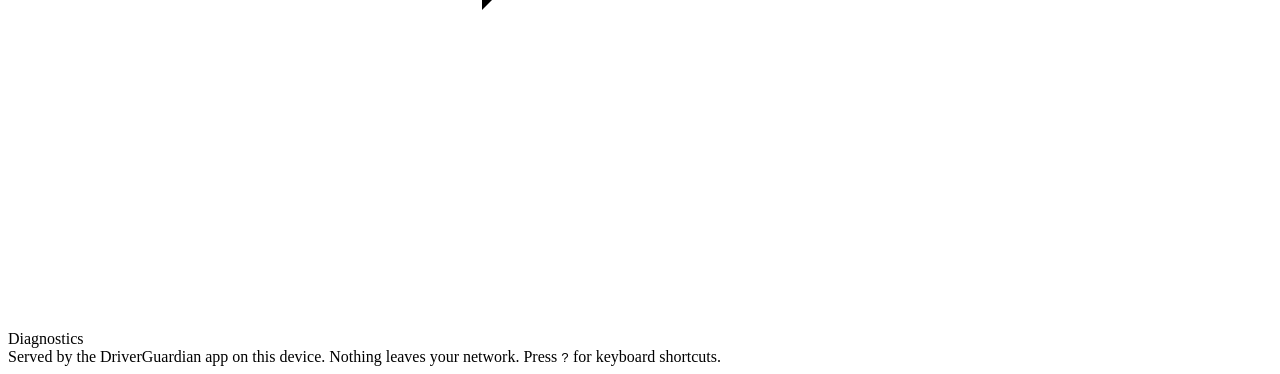
==== commit 4e41d3b8: "Incidents (black box), motor speed dashboard, tactile buttons Incidents (app/incidents.py) - Keeps t" ====
--- a/app/web/index.html
+++ b/app/web/index.html
@@ -33,6 +33,8 @@
       <svg class="i" viewBox="0 0 24 24"><circle cx="12" cy="12" r="3"/><path d="M7.8 16.2a6 6 0 0 1 0-8.4M16.2 7.8a6 6 0 0 1 0 8.4M4.9 19.1a10 10 0 0 1 0-14.2M19.1 4.9a10 10 0 0 1 0 14.2"/></svg><span>Live</span></button>
     <button role="tab" id="tab-history" aria-selected="false" aria-controls="view-history">
       <svg class="i" viewBox="0 0 24 24"><path d="M3.5 12a8.5 8.5 0 1 0 2.5-6L3.5 8.5"/><path d="M3.5 3.5v5h5M12 7.5V12l3 2"/></svg><span>History</span></button>
+    <button role="tab" id="tab-incidents" aria-selected="false" aria-controls="view-incidents">
+      <svg class="i" viewBox="0 0 24 24"><path d="M12 3.5 2.5 20h19z"/><path d="M12 10v4.5M12 17.5v.01"/></svg><span>Incidents</span><b class="tab-badge" id="inc-badge" hidden></b></button>
   </nav>
   <div class="rail-tools icon-group">
       <button class="icon-btn" id="btn-kiosk" data-tip="Presentation mode (K)" aria-label="Presentation mode">
@@ -147,6 +149,11 @@
         <div><dt>Since</dt><dd id="hero-since">—</dd></div>
         <div><dt>Score</dt><dd id="hero-score">—</dd></div>
       </dl>
+      <div class="motors" id="hero-motors" aria-label="Motor speed">
+        <div class="mo"><div class="mo-dial" id="mo-left"></div><span class="mo-name">Left motors</span></div>
+        <div class="mo"><div class="mo-dial" id="mo-right"></div><span class="mo-name">Right motors</span></div>
+        <p class="mo-note" id="mo-note"></p>
+      </div>
     </section>
 
     <ul class="telltales dim-when-stale" id="telltales" aria-label="Warning lamps"></ul>
@@ -189,6 +196,7 @@
       <div class="card" id="c-blinks"></div>
       <div class="card" id="c-fatigue"></div>
       <div class="card wide" id="c-air"></div>
+      <div class="card wide" id="c-motors"></div>
     </div>
   </section>
 
@@ -218,6 +226,25 @@
     <div class="hist-detail" id="hist-detail">
       <div class="card empty-detail"><div class="empty">Select a session to see its timeline, events and summary.</div></div>
     </div>
+  </div>
+</section>
+
+<section id="view-incidents" role="tabpanel" aria-labelledby="tab-incidents" hidden>
+  <div class="inc-top">
+    <div>
+      <h1 class="page-title">Incidents</h1>
+      <p class="inc-intro">The black box. When the risk turns High, the car makes an emergency stop or the ESP32 loses the Pi,
+        the camera and every reading from 20 s before to 10 s after are kept here — even after the session is deleted.</p>
+    </div>
+    <button class="danger" id="btn-save-inc" title="Keep the last 20 s and the next 10 s as an incident">
+      <svg class="i" viewBox="0 0 24 24"><circle cx="12" cy="12" r="8.5"/><circle cx="12" cy="12" r="3.5"/></svg><span>Save the last 30 s</span></button>
+  </div>
+  <div class="history">
+    <aside class="card hist-list-card">
+      <div class="card-h"><h2>Recorded incidents</h2><span class="sub" id="inc-keep"></span></div>
+      <div class="hist-list" id="inc-list" role="listbox" aria-label="Recorded incidents"></div>
+    </aside>
+    <div class="hist-detail" id="inc-detail"></div>
   </div>
 </section>
 
@@ -311,5 +338,6 @@
 <div class="banner" id="banner" role="alert" hidden></div>
 <div class="tip" id="tip" role="tooltip"></div>
 <script src="/static/app.js"></script>
+<script src="/static/motion.js"></script>
 </body>
 </html>
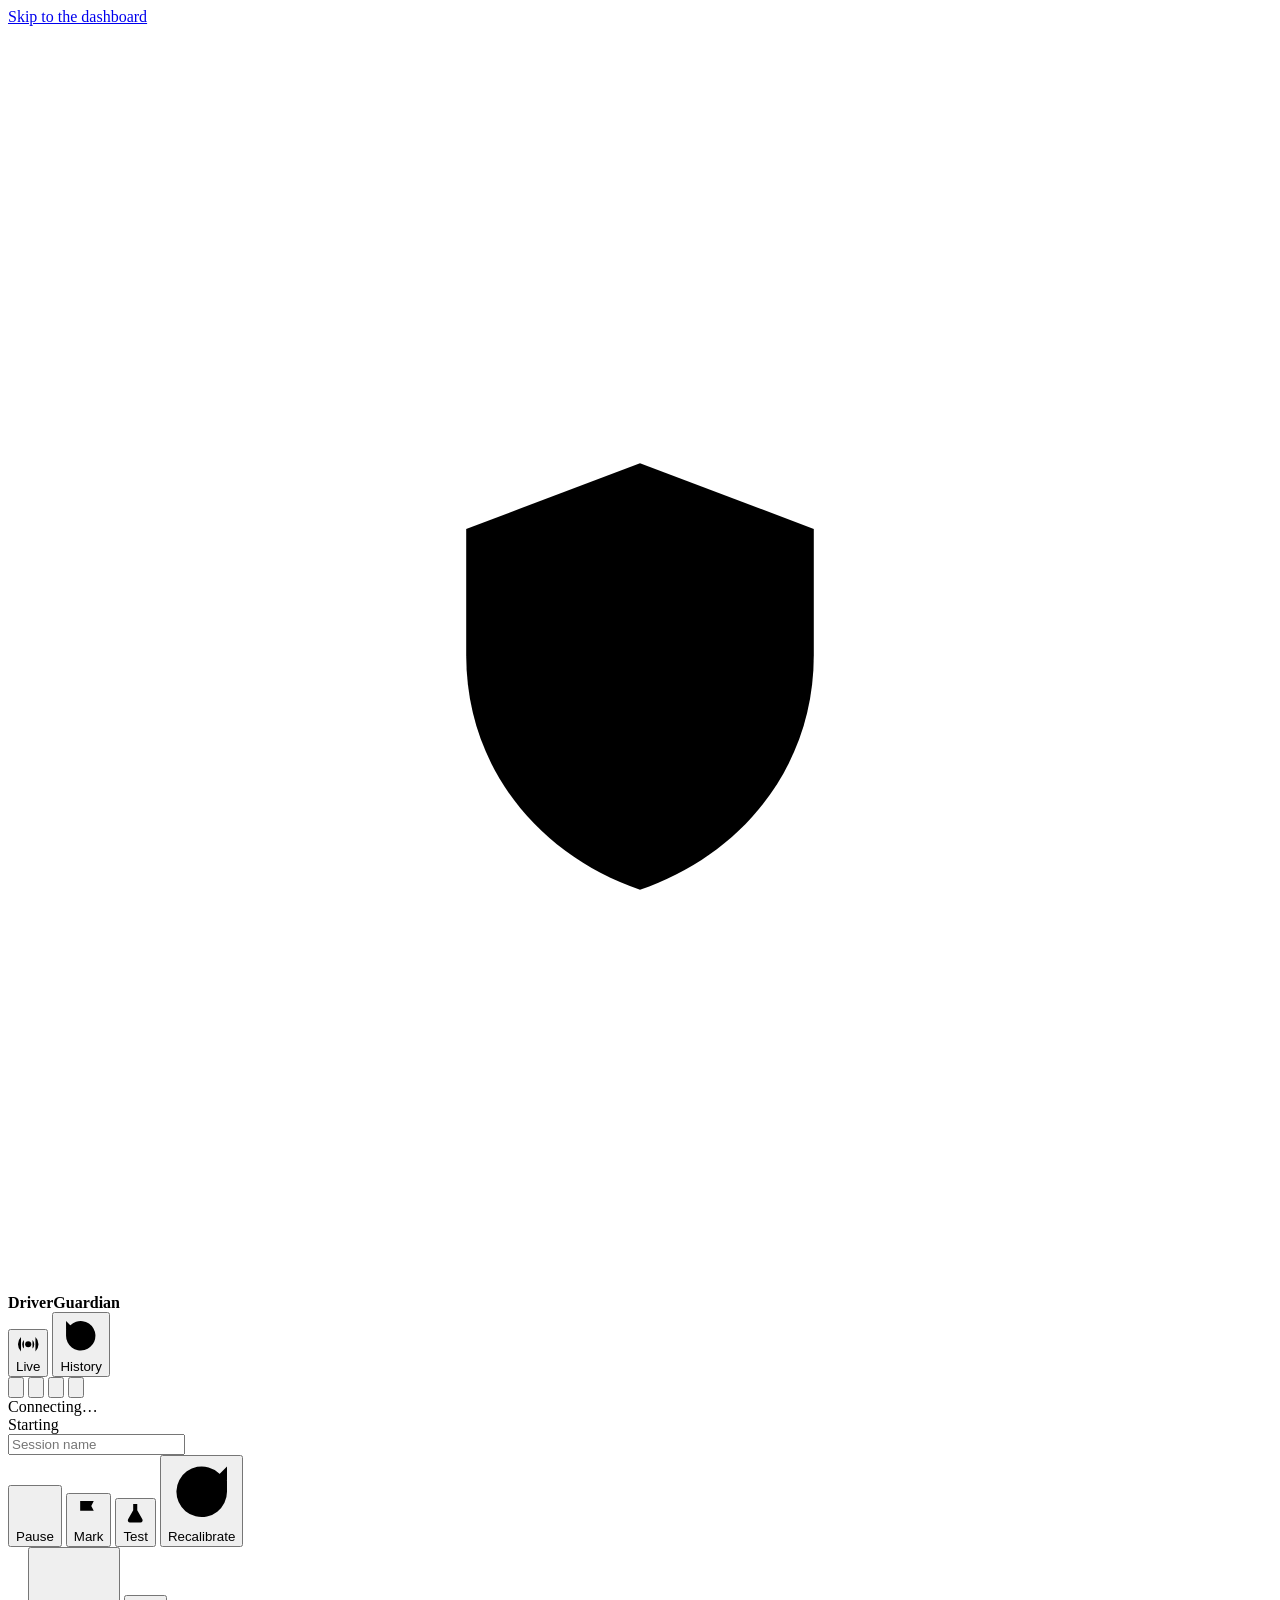
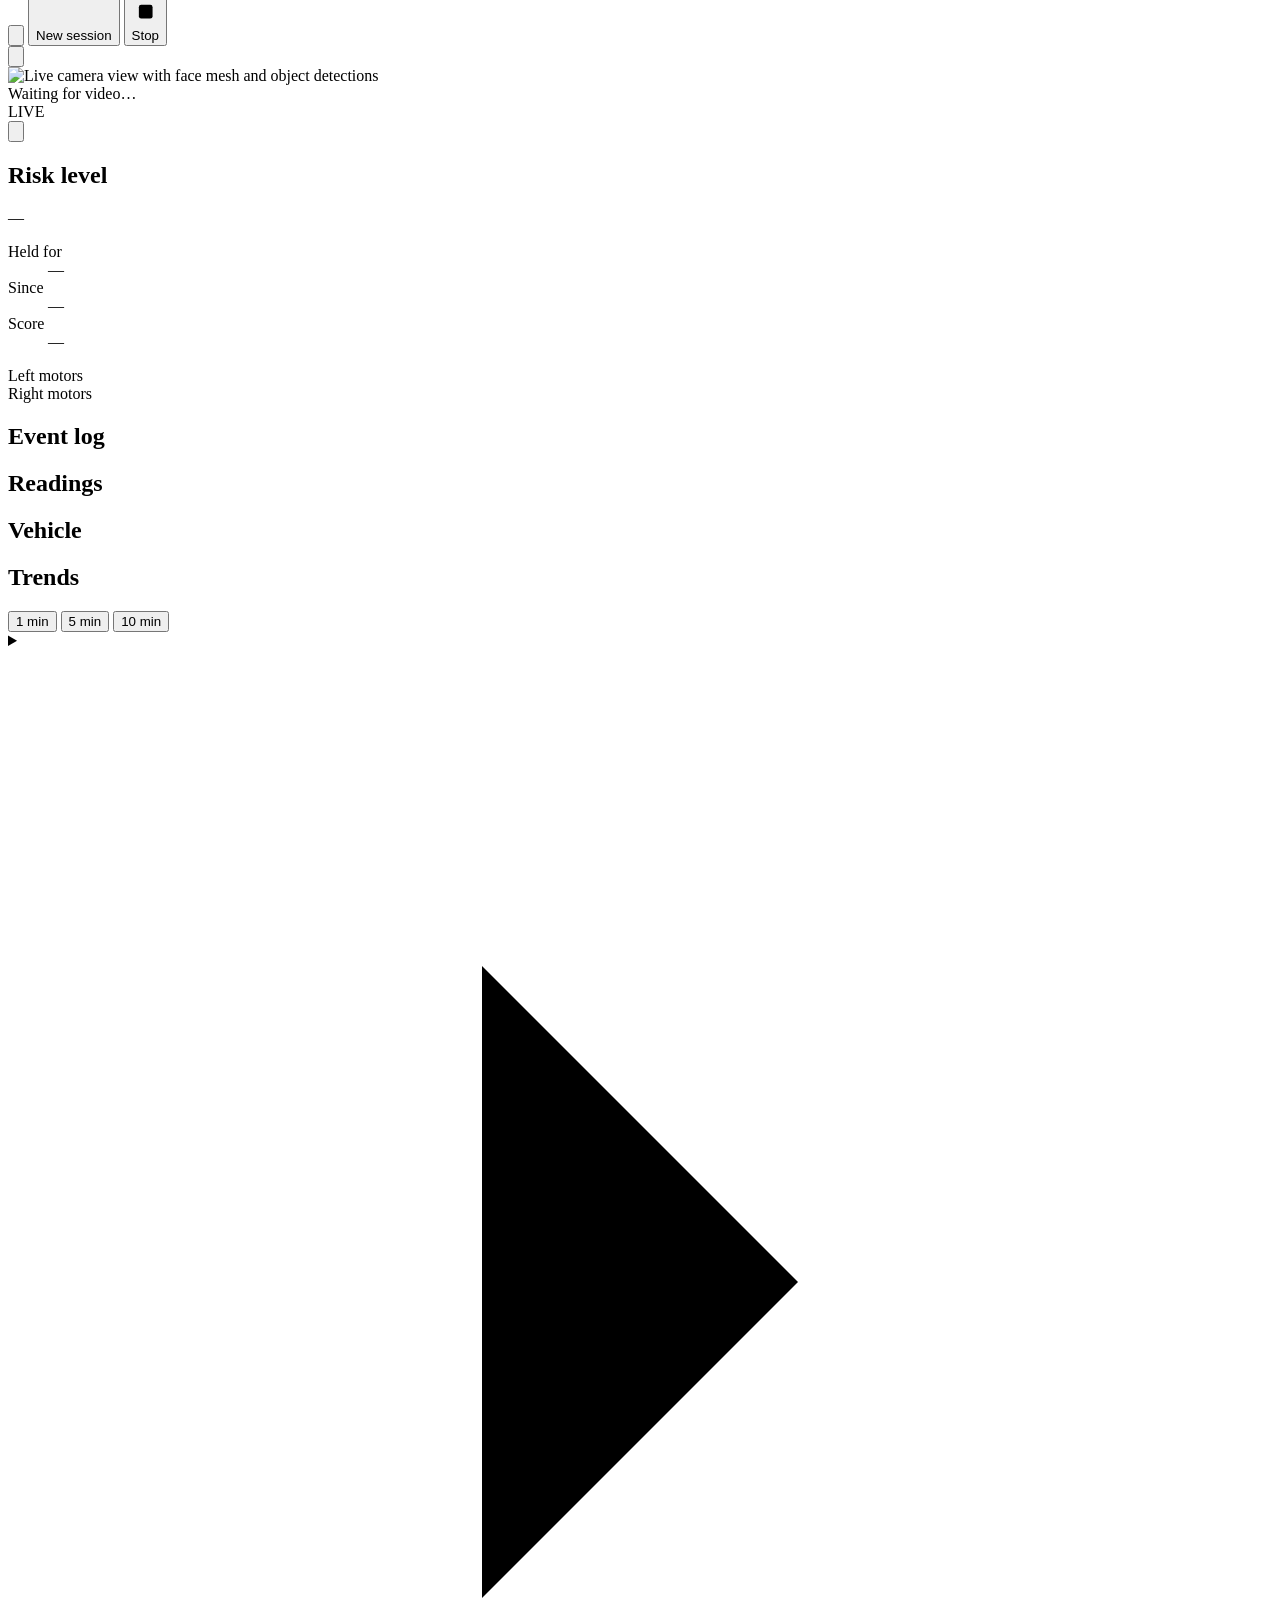
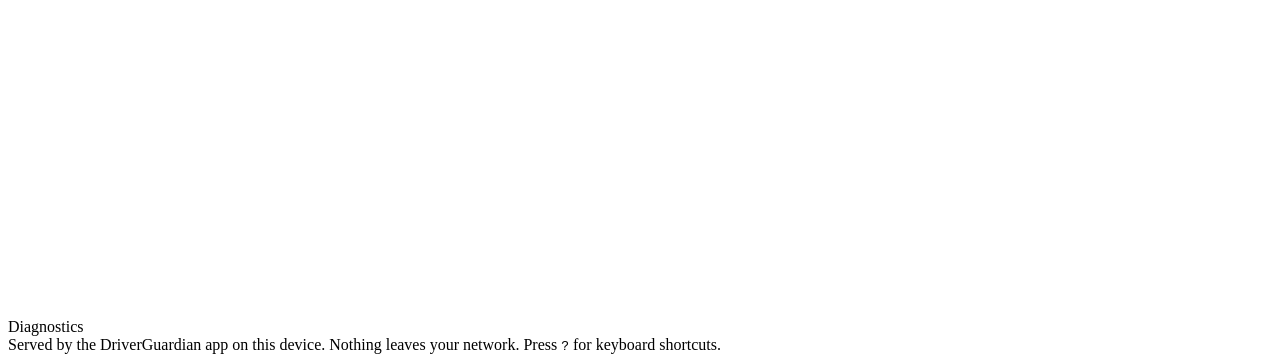
==== commit 301e390f: "Remove the incidents (black box) feature and clean up unused code - Delete app/incidents.py, the Inc" ====
--- a/app/web/index.html
+++ b/app/web/index.html
@@ -33,8 +33,6 @@
       <svg class="i" viewBox="0 0 24 24"><circle cx="12" cy="12" r="3"/><path d="M7.8 16.2a6 6 0 0 1 0-8.4M16.2 7.8a6 6 0 0 1 0 8.4M4.9 19.1a10 10 0 0 1 0-14.2M19.1 4.9a10 10 0 0 1 0 14.2"/></svg><span>Live</span></button>
     <button role="tab" id="tab-history" aria-selected="false" aria-controls="view-history">
       <svg class="i" viewBox="0 0 24 24"><path d="M3.5 12a8.5 8.5 0 1 0 2.5-6L3.5 8.5"/><path d="M3.5 3.5v5h5M12 7.5V12l3 2"/></svg><span>History</span></button>
-    <button role="tab" id="tab-incidents" aria-selected="false" aria-controls="view-incidents">
-      <svg class="i" viewBox="0 0 24 24"><path d="M12 3.5 2.5 20h19z"/><path d="M12 10v4.5M12 17.5v.01"/></svg><span>Incidents</span><b class="tab-badge" id="inc-badge" hidden></b></button>
   </nav>
   <div class="rail-tools icon-group">
       <button class="icon-btn" id="btn-kiosk" data-tip="Presentation mode (K)" aria-label="Presentation mode">
@@ -226,25 +224,6 @@
     <div class="hist-detail" id="hist-detail">
       <div class="card empty-detail"><div class="empty">Select a session to see its timeline, events and summary.</div></div>
     </div>
-  </div>
-</section>
-
-<section id="view-incidents" role="tabpanel" aria-labelledby="tab-incidents" hidden>
-  <div class="inc-top">
-    <div>
-      <h1 class="page-title">Incidents</h1>
-      <p class="inc-intro">The black box. When the risk turns High, the car makes an emergency stop or the ESP32 loses the Pi,
-        the camera and every reading from 20 s before to 10 s after are kept here — even after the session is deleted.</p>
-    </div>
-    <button class="danger" id="btn-save-inc" title="Keep the last 20 s and the next 10 s as an incident">
-      <svg class="i" viewBox="0 0 24 24"><circle cx="12" cy="12" r="8.5"/><circle cx="12" cy="12" r="3.5"/></svg><span>Save the last 30 s</span></button>
-  </div>
-  <div class="history">
-    <aside class="card hist-list-card">
-      <div class="card-h"><h2>Recorded incidents</h2><span class="sub" id="inc-keep"></span></div>
-      <div class="hist-list" id="inc-list" role="listbox" aria-label="Recorded incidents"></div>
-    </aside>
-    <div class="hist-detail" id="inc-detail"></div>
   </div>
 </section>
 
